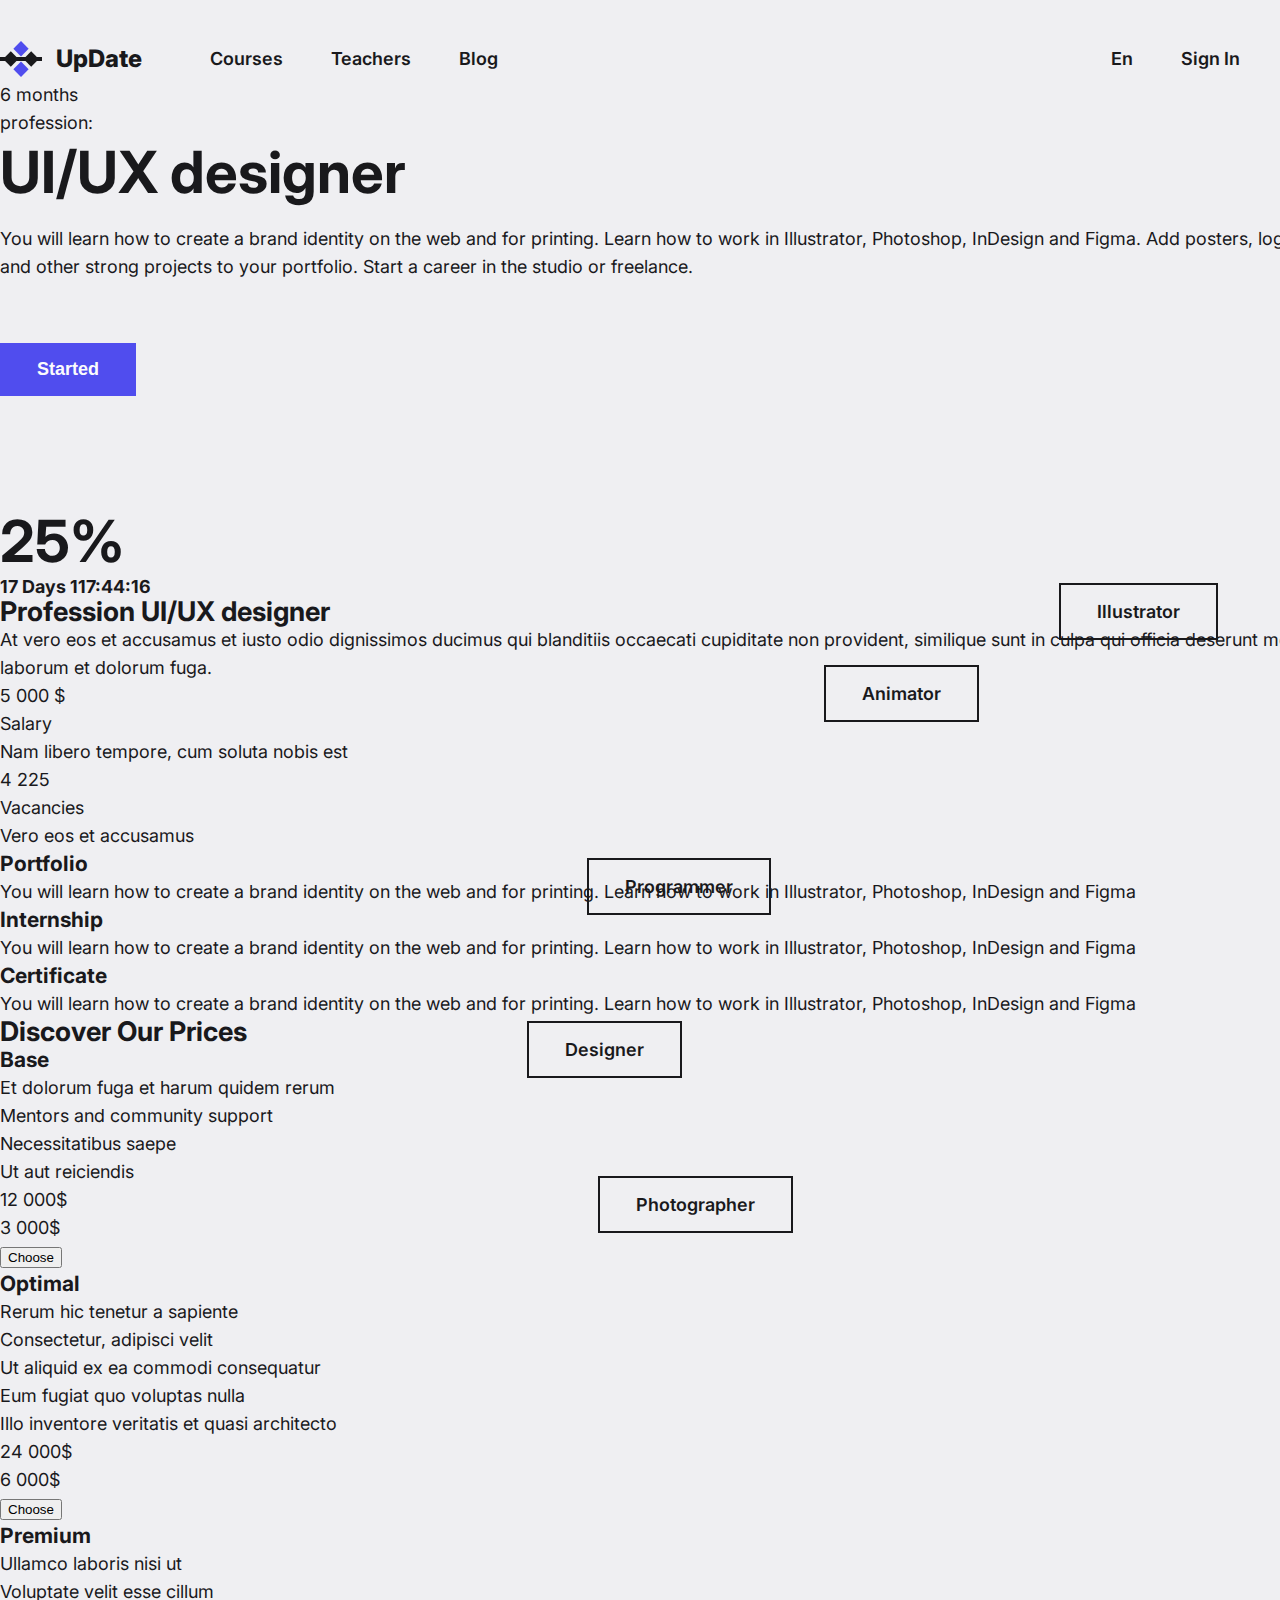
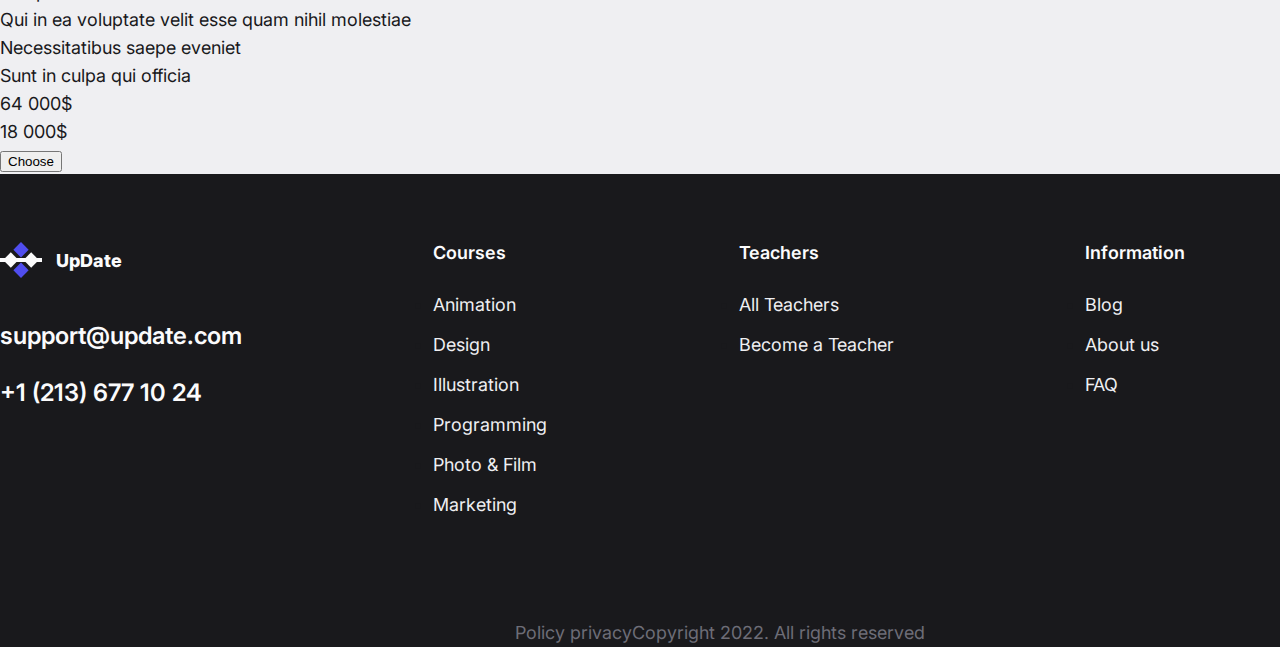
==== courses.html @ d1e9d086 "Updated css to courses page" ====
<!DOCTYPE html>
<html lang="en">
  <head>
    <meta charset="UTF-8" />
    <meta name="viewport" content="width=device-width, initial-scale=1.0" />
    <link rel="preconnect" href="https://fonts.googleapis.com" />
    <link rel="preconnect" href="https://fonts.gstatic.com" crossorigin />
    <link
      href="https://fonts.googleapis.com/css2?family=Inter:wght@400;600;700;800&display=swap"
      rel="stylesheet"
    />
    <link rel="stylesheet" href="./style/all.css" />
    <title>Document</title>
  </head>
  <body>
    <header class="container header">
      <div class="header__box">
        <a class="logo" href="index.html"
          ><img src="./img/logo.svg" alt="logo" />UpDate</a
        >
        <nav class="nav">
          <ul class="nav__list">
            <li><a class="link" href="#">Courses</a></li>
            <li><a class="link" href="#">Teachers</a></li>
            <li><a class="link" href="#">Blog</a></li>
          </ul>
        </nav>
      </div>
      <div class="btn-box">
        <a class="header__link" href="#">En</a>
        <a class="header__link" href="#">Sign In</a>
        <a class="header__btn" href="#">Trial free</a>
      </div>
    </header>

    <main>
      <section class="container offer__container">
        <p class="offer__duration">6 months</p>
        <p>profession:</p>
        <h1 class="offer__title">UI/UX designer</h1>
        <p class="offer__discription">
          You will learn how to create a brand identity on the web and for
          printing. Learn how to work in Illustrator, Photoshop, InDesign and
          Figma. Add posters, logos, merch design and other strong projects to
          your portfolio. Start a career in the studio or freelance.
        </p>
        <button class="button">Started</button>

        <p class="offer__sale">25%</p>
        <p class="offer__time"><time>17 Days 117:44:16</time></p>

        <ul class="offer__list">
          <li class="offer__photographer">
            <a class="offer__item" href="#">Photographer</a>
          </li>
          <li class="offer__designer">
            <a class="offer__item" href="#">Designer</a>
          </li>
          <li class="offer__programmer">
            <a class="offer__item" href="#">Programmer</a>
          </li>
          <li class="offer__animator">
            <a class="offer__item" href="#">Animator</a>
          </li>
          <li class="offer__illustrator">
            <a class="offer__item" href="#">Illustrator</a>
          </li>
          <li class="offer__marketer">
            <a class="offer__item" href="#">Marketer</a>
          </li>
        </ul>
      </section>
      <section class="container profession">
        <div class="profession__text">
          <h2 class="profession__title">Profession UI/UX designer</h2>
          <p class="profession__description">
            At vero eos et accusamus et iusto odio dignissimos ducimus qui
            blanditiis occaecati cupiditate non provident, similique sunt in
            culpa qui officia deserunt mollitia animi, id est laborum et dolorum
            fuga.
          </p>
        </div>
        <div class="profession__counters">
          <div class="profession__counters-item">
            <p class="profession__counters-item">5 000 $</p>
            <p class="profession__counters-description">Salary</p>
            <p class="profession__counters-description">
              Nam libero tempore, cum soluta nobis est
            </p>
          </div>
          <div class="profession__counters-item">
            <p class="profession__counters-item">4 225</p>
            <p class="profession__counters-description">Vacancies</p>
            <p class="profession__counters-description">
              Vero eos et accusamus
            </p>
          </div>
        </div>
      </section>
      <section class="container main-parts">
        <div class="main-parts__cards">
          <article class="main-parts__cards-item">
            <h3 class="main-parts__cards-title">Portfolio</h3>
            <p class="main-parts__cards-text">
              You will learn how to create a brand identity on the web and for
              printing. Learn how to work in Illustrator, Photoshop, InDesign
              and Figma
            </p>
          </article>
          <article class="main-parts__cards-item">
            <h3 class="main-parts__cards-title">Internship</h3>
            <p class="main-parts__cards-text">
              You will learn how to create a brand identity on the web and for
              printing. Learn how to work in Illustrator, Photoshop, InDesign
              and Figma
            </p>
          </article>
          <article class="main-parts__cards-item">
            <h3 class="main-parts__cards-title">Certificate</h3>
            <p class="main-parts__cards-text">
              You will learn how to create a brand identity on the web and for
              printing. Learn how to work in Illustrator, Photoshop, InDesign
              and Figma
            </p>
          </article>
        </div>
      </section>
      <section class="container discover-prices">
        <h2 class="discover-prices__title">Discover Our Prices</h2>
        <div class="discover-prices__cards">
          <article class="discover-prices__cards-item">
            <h3 class="discover-prices__cards-title">Base</h3>
            <ol class="discover-prices__list">
              <li class="discover-prices__items">
                Et dolorum fuga et harum quidem rerum
              </li>
              <li class="discover-prices__items">
                Mentors and community support
              </li>
              <li class="discover-prices__items">Necessitatibus saepe</li>
              <li class="discover-prices__items">Ut aut reiciendis</li>
            </ol>
            <p class="discover-prices__cards-price">12 000$</p>
            <p class="discover-prices__cards-new-price">3 000$</p>
            <button class="discover-prices__button">Choose</button>
          </article>
          <article class="discover-prices__cards-item">
            <h3 class="discover-prices__cards-title">Optimal</h3>
            <ol class="discover-prices__list">
              <li class="discover-prices__items">
                Rerum hic tenetur a sapiente
              </li>
              <li class="discover-prices__items">
                Consectetur, adipisci velit
              </li>
              <li class="discover-prices__items">
                Ut aliquid ex ea commodi consequatur
              </li>
              <li class="discover-prices__items">
                Eum fugiat quo voluptas nulla
              </li>
              <li class="discover-prices__items">
                Illo inventore veritatis et quasi architecto
              </li>
            </ol>
            <p class="discover-prices__cards-price">24 000$</p>
            <p class="discover-prices__cards-new-price">6 000$</p>
            <button class="discover-prices__button">Choose</button>
          </article>
          <article class="discover-prices__cards-item">
            <h3 class="discover-prices__cards-title">Premium</h3>
            <ol class="discover-prices__list">
              <li class="discover-prices__items">Ullamco laboris nisi ut</li>
              <li class="discover-prices__items">
                Voluptate velit esse cillum
              </li>
              <li class="discover-prices__items">
                Qui in ea voluptate velit esse quam nihil molestiae
              </li>
              <li class="discover-prices__items">
                Necessitatibus saepe eveniet
              </li>
              <li class="discover-prices__items">Sunt in culpa qui officia</li>
            </ol>
            <p class="discover-prices__cards-price">64 000$</p>
            <p class="discover-prices__cards-new-price">18 000$</p>
            <button class="discover-prices__button">Choose</button>
          </article>
        </div>
      </section>
    </main>

    <footer class="footer">
      <div class="container footer__holder">
        <div class="footer__wraper">
          <div>
            <a class="logo footer__logo" href="index.html"
              ><img src="./img/logo-footer.svg" alt="logo" />UpDate</a
            >
            <div class="footer-contacts">
              <a href="mailto:support@update.com">support@update.com</a>
              <a href="tel:+12136771024">+1 (213) 677 10 24</a>
            </div>
          </div>
          <div class="sitemap">
            <h6 class="sitemap__title">Courses</h6>
            <ul class="sitemap__list">
              <li><a href="#">Animation</a></li>
              <li><a href="#">Design</a></li>
              <li><a href="#">Illustration</a></li>
              <li><a href="#">Programming</a></li>
              <li><a href="#">Photo & Film</a></li>
              <li><a href="#">Marketing</a></li>
            </ul>
          </div>
          <div class="sitemap">
            <h6 class="sitemap__title">Teachers</h6>
            <ul class="sitemap__list">
              <li><a href="#">All Teachers</a></li>
              <li><a href="#">Become a Teacher</a></li>
            </ul>
          </div>
          <div class="sitemap">
            <h6 class="sitemap__title">Information</h6>
            <ul class="sitemap__list">
              <li><a href="#">Blog</a></li>
              <li><a href="#">About us</a></li>
              <li><a href="#">FAQ</a></li>
            </ul>
          </div>
          <div class="sitemap">
            <h6 class="sitemap__title">En</h6>
            <ul class="sitemap__list">
              <li><a href="#">English</a></li>
              <li><a href="#">French</a></li>
              <li><a href="#">Russian</a></li>
            </ul>
          </div>
        </div>
        <div class="copyright">
          <a href="">Policy privacy</a>
          <p>Copyright 2022. All rights reserved</p>
        </div>
      </div>
    </footer>
  </body>
</html>
---- style/all.css ----
body {
  background-color: #efeff2;
  margin: 0;
  color: #19191c;
  font: 400 18px/28px Inter, sans-serif;
}

h1,
h2,
h3,
h4,
h5,
h6,
p,
ol,
ul,
li {
  margin: 0;
  padding: 0;
}

.container {
  width: 1440px;
  margin: 0 auto;
}

.header {
  display: flex;
  padding: 36px 0 0;
  justify-content: space-between;
}

.header__box {
  display: flex;
  align-items: center;
  gap: 68px;
}

.nav__list {
  display: flex;
  list-style: none;
  gap: 48px;
  padding: 0;
  font-size: 18px;
  font-weight: 600;
  line-height: normal;
}

.link {
  color: #19191c;
  text-decoration: none;
}

.btn-box {
  display: flex;
  gap: 48px;
  align-items: center;
}

.logo {
  font-size: 24px;
  font-weight: 800;
  line-height: normal;
  display: flex;
  align-items: center;
  gap: 14px;
  color: #19191c;
  text-decoration: none;
}

.header__link {
  color: #19191c;
  text-decoration: none;
  font-size: 18px;
  font-weight: 600;
  line-height: normal;
}

.header__btn {
  background: #19191c;
  color: #efeff2;
  font-size: 18px;
  font-weight: 700;
  line-height: normal;
  padding: 12px 37px;
  text-decoration: none;
}

.offer {
  display: flex;
  justify-content: space-between;
  padding: 137px 0 230px;
  background: url(../img/confident-sassy-young-1.png) no-repeat 100% 100%,
    url(../img/rectangle\ -1.png) no-repeat 88% 100%,
    url(../img/ellipse-2.png) no-repeat 100% 50%;
}

.offer__holder {
  width: 648px;
  padding-top: 49px;
  background-image: url(../img/ellipse-1.png);
  background-repeat: no-repeat;
  background-size: 100% 100%;
}

.offer__title {
  font-size: 58px;
  font-weight: 700;
  line-height: normal;
  margin-bottom: 18px;
}

.offer__discription {
  font-size: 18px;
  line-height: 28px;
  margin: 0 0 62px;
}

.offer-link {
  font-weight: 700;
  text-decoration: none;
  color: #584dee;
}

.button {
  background: #504dee;
  padding: 16px 37px;
  border: none;
  color: #fbfbfc;
  font-size: 18px;
  line-height: 22px;
  font-weight: 700;
  line-height: normal;
  margin: 0 0 110px;
}

.offer__sale {
  font-weight: 700;
  font-size: 58px;
  line-height: 70px;
  margin: 0;
}

.offer__time {
  font-size: 18px;
  line-height: 22px;
  font-weight: 700;
  margin: 0;
}

.offer__list {
  list-style: none;
  flex-grow: 1;
  position: relative;
}
.offer__item {
  border: 2px solid #19191c;
  padding: 16px 36px;
  font-weight: 600;
  font-size: 18px;
  line-height: 28px;
  text-decoration: none;
  color: #19191c;
}

.offer__marketer {
  position: absolute;
  top: 96px;
  right: 0px;
}

.offer__illustrator {
  position: absolute;
  top: 0px;
  right: 222px;
}

.offer__animator {
  position: absolute;
  top: 82px;
  right: 461px;
}

.offer__programmer {
  position: absolute;
  top: 275px;
  right: 669px;
}

.offer__designer {
  position: absolute;
  top: 438px;
  right: 758px;
}

.offer__photographer {
  position: absolute;
  top: 593px;
  right: 647px;
}

.learn {
  background: #19191c;
  padding: 168px 0 162px;
  color: #fbfbfc;
}

.learn__container {
  display: flex;
  justify-content: space-between;
  align-items: start;
}

.learn__text {
  width: 588px;
}

.learn__title {
  color: #fbfbfc;
  font-size: 58px;
  font-weight: 700;
  line-height: normal;
  margin-bottom: 28px;
}

.learn__description {
  color: #efeff2;
  font-size: 18px;
  font-weight: 400;
  line-height: 28px;
}

.learn__description-first {
  margin-bottom: 24px;
}

.learn__counters {
  display: flex;
  gap: 86px;
}

.learn__counter {
  width: 178px;
  border-bottom: 1px solid #fbfbfc;
}

.learn__counters-item {
  color: #fbfbfc;
  font-size: 58px;
  font-weight: 700;
  line-height: normal;
}

.learn__counters-description {
  color: #efeff2;
  font-size: 18px;
  font-weight: 400;
  line-height: 28px;
  margin-bottom: 22px;
}

.discover {
  padding: 165px 0 168px;
}

.discover__title {
  color: #19191c;
  font-size: 58px;
  font-weight: 700;
  line-height: normal;
  width: 594px;
  margin-bottom: 45px;
}

.discover__wrapper {
  display: flex;
  justify-content: space-between;
  align-items: center;
  margin-bottom: 45px;
}

.discover__list {
  display: flex;
  list-style: none;
  gap: 48px;
}

.discover__button {
  border: none;
  color: #19191c;
  font-size: 18px;
  font-weight: 400;
  line-height: 28px;
}

.arrow-right {
  display: flex;
  align-items: center;
  gap: 18px;
  text-decoration: none;
  color: #19191c;
  font-size: 18px;
  font-weight: 700;
  line-height: normal;
}

.discover__cards {
  display: flex;
  justify-content: space-between;
}

.discover__cards-item img {
  margin-bottom: 28px;
}

.discover__cards-item h3 {
  color: #19191c;
  font-size: 24px;
  font-weight: 700;
  line-height: 26px;
  margin-bottom: 11px;
}

.discover__cards-item p {
  color: #6d6d77;
  font-size: 18px;
  font-weight: 400;
  line-height: 28px;
}

.find-program {
  background: #deefe4;
}

.find-program__container {
  padding: 168px 0;
  display: flex;
}

.find-program__text {
  width: 50%;
}

.find-program__title {
  font-size: 58px;
  font-weight: 700;
  line-height: normal;
  width: 801px;
  margin-bottom: 28px;
}

.find-program__description {
  color: #19191c;
  font-size: 18px;
  font-weight: 400;
  line-height: 28px;
}

.find-program__form {
  width: 50%;
  display: flex;
  gap: 48px;
  flex-direction: column;
}

.find-program__form input {
  width: 100%;
  border: 0;
  background-color: transparent;
  border-bottom: 1px solid #19191c;
}

.find-program__form input::placeholder {
  color: #19191c;
  font-size: 18px;
  font-weight: 400;
  line-height: 28px;
}

.find-program__button {
  background-color: #19191c;
  color: #fbfbfc;
  font-size: 18px;
  font-weight: 700;
  line-height: normal;
  padding: 16px 36px;
  width: 150px;
}

.footer {
  padding: 68px 0 0;
  background: #19191c;
}

.footer__holder {
  display: flex;
  flex-direction: column;
  gap: 100px;
}

.footer__wraper {
  display: flex;
  justify-content: space-between;
}

.sitemap {
  display: flex;
  flex-direction: column;
  gap: 28px;
}

.sitemap__title {
  color: #fbfbfc;
  font-size: 18px;
  font-weight: 600;
  line-height: normal;
}

.sitemap__list {
  display: flex;
  flex-direction: column;
  gap: 12px;

  font-size: 18px;
  font-weight: 400;
  line-height: 28px;
}

.sitemap__list a {
  color: #efeff2;
  text-decoration: none;
}

.footer__logo {
  color: #fbfbfc;
  font-size: 18px;
  font-weight: 800;
  line-height: normal;
  margin-bottom: 43px;
}

.footer-contacts {
  display: flex;
  flex-direction: column;
  gap: 28px;
}

.footer-contacts a {
  color: #fbfbfc;
  font-size: 24px;
  font-weight: 600;
  line-height: normal;
  text-decoration: none;
}

.copyright {
  display: flex;
  align-items: center;
  justify-content: center;
  color: #6d6d77;
  font-size: 18px;
  font-weight: 400;
  line-height: 28px;
}

.copyright a {
  color: #6d6d77;
  text-decoration: none;
}
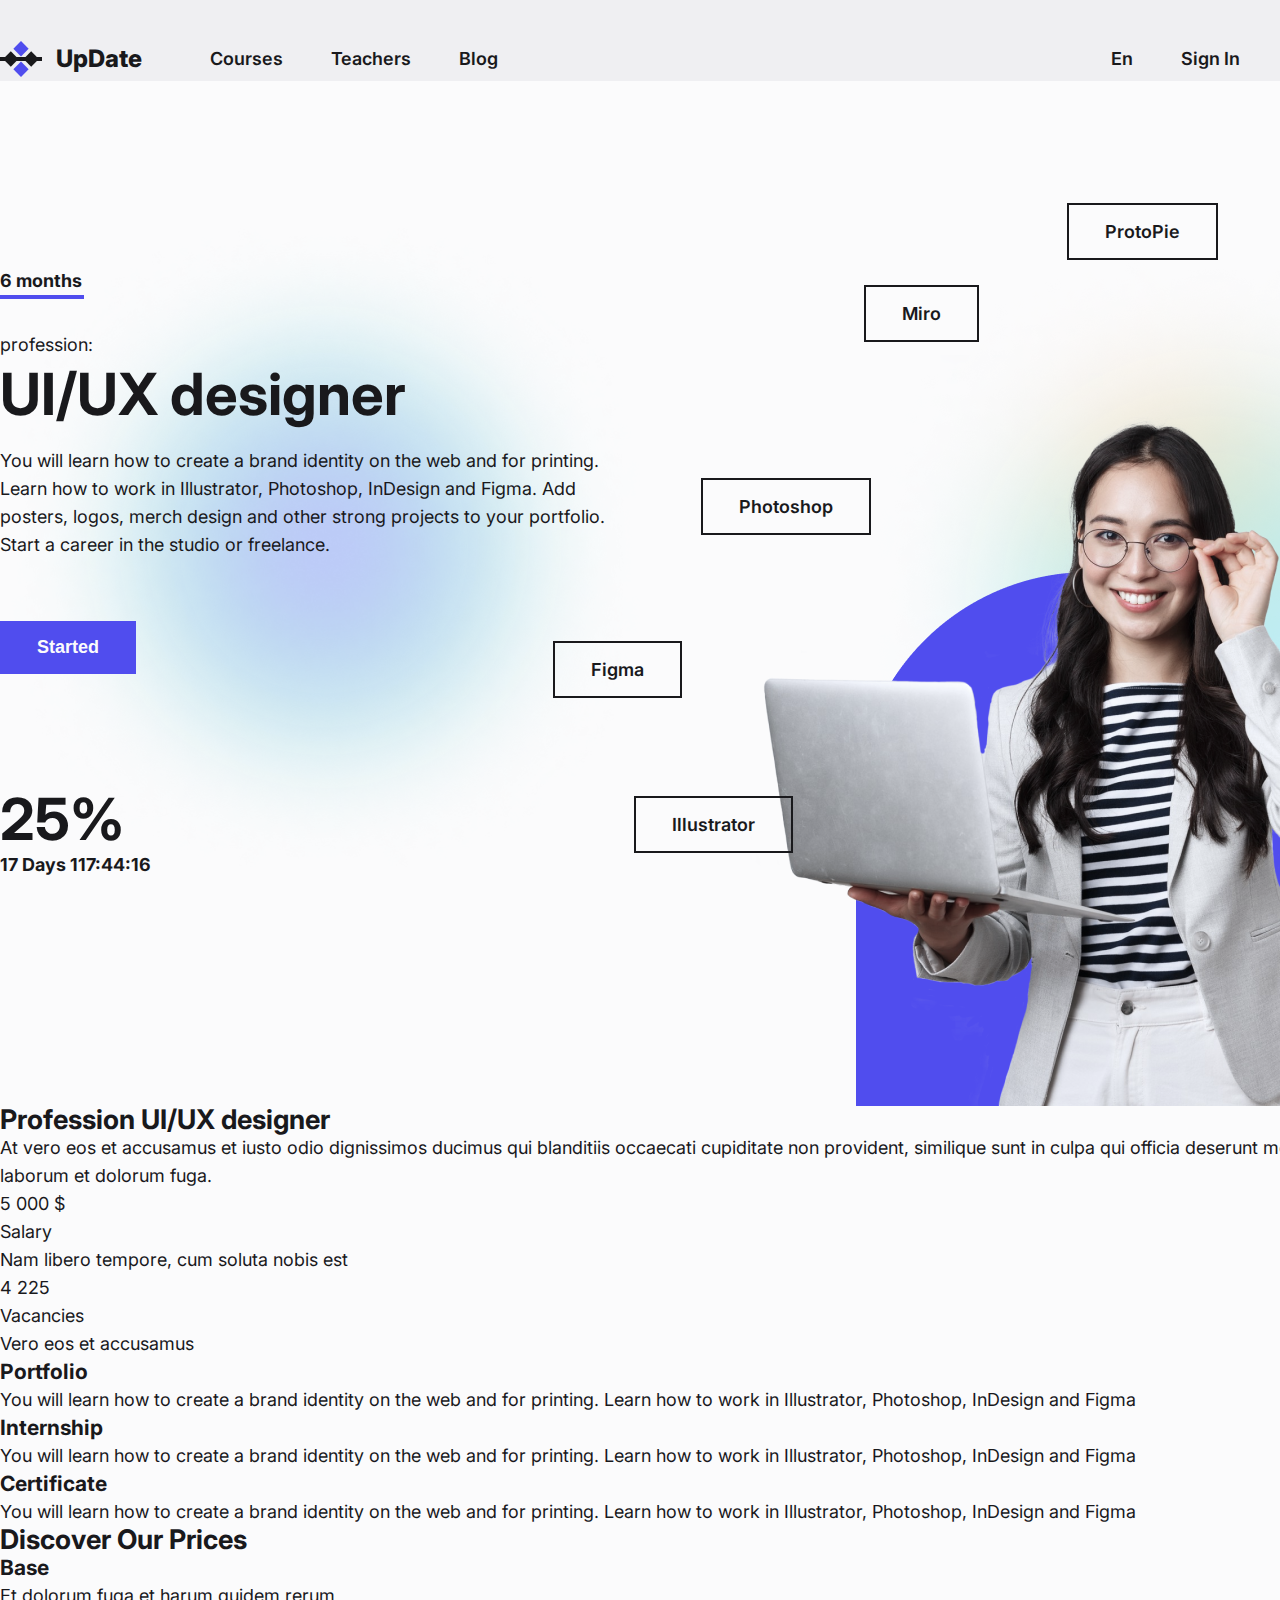
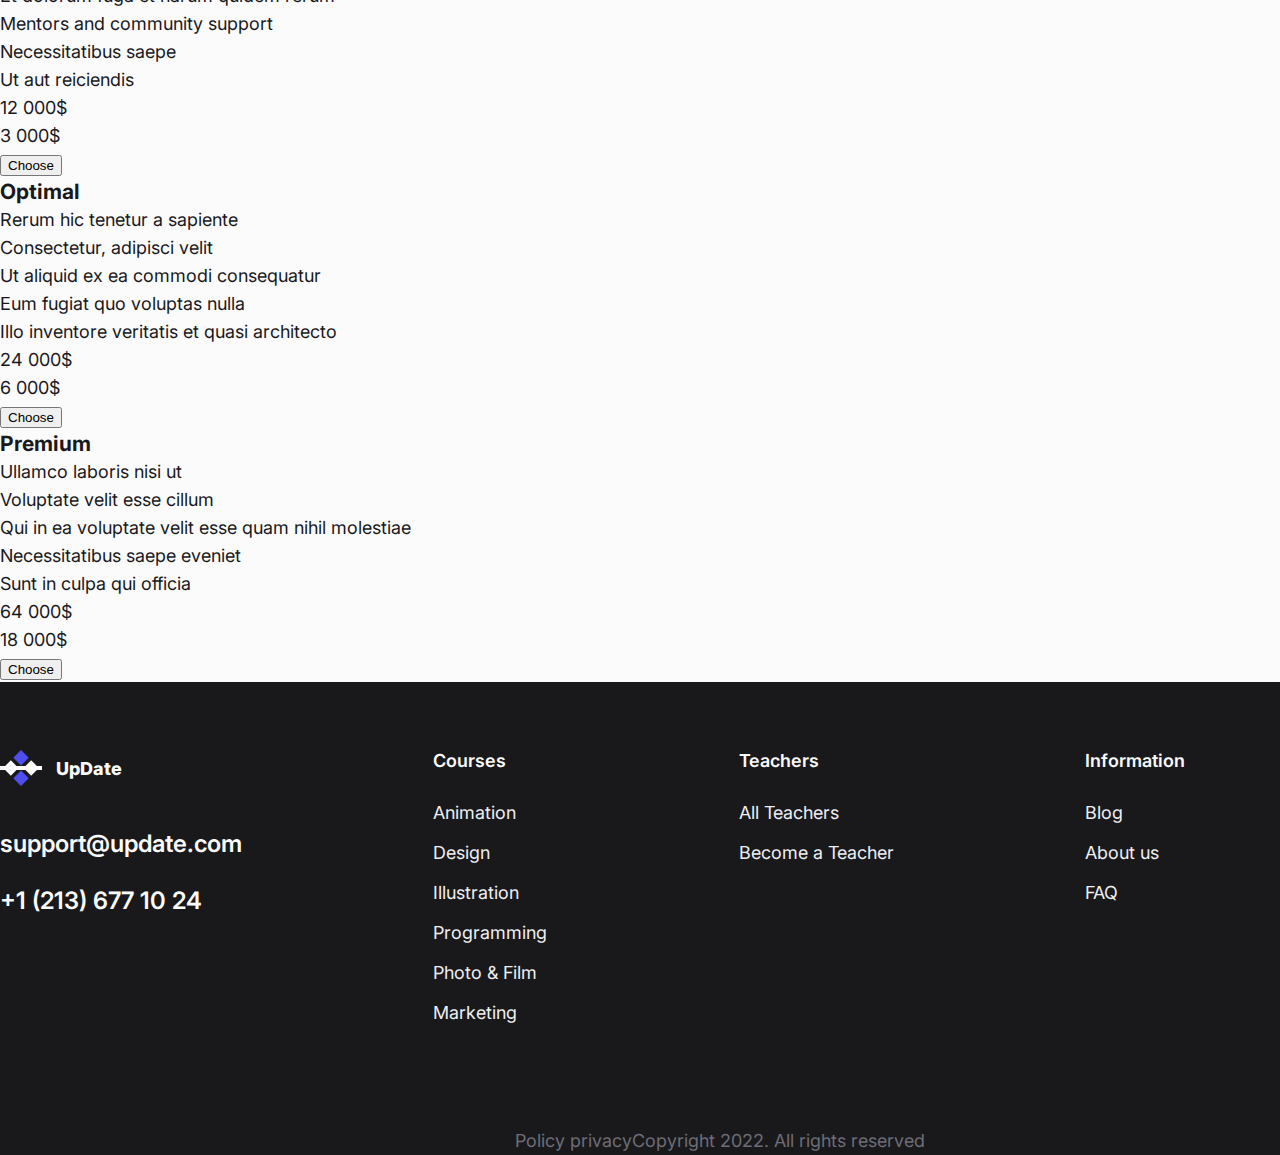
==== commit 03567477: "Updated header" ====
--- a/courses.html
+++ b/courses.html
@@ -13,60 +13,64 @@
     <title>Document</title>
   </head>
   <body>
-    <header class="container header">
-      <div class="header__box">
-        <a class="logo" href="index.html"
-          ><img src="./img/logo.svg" alt="logo" />UpDate</a
-        >
-        <nav class="nav">
-          <ul class="nav__list">
-            <li><a class="link" href="#">Courses</a></li>
-            <li><a class="link" href="#">Teachers</a></li>
-            <li><a class="link" href="#">Blog</a></li>
-          </ul>
-        </nav>
-      </div>
-      <div class="btn-box">
-        <a class="header__link" href="#">En</a>
-        <a class="header__link" href="#">Sign In</a>
-        <a class="header__btn" href="#">Trial free</a>
+    <header class="header">
+      <div class="container header__container">
+        <div class="header__box">
+          <a class="logo" href="index.html"
+            ><img src="./img/logo.svg" alt="logo" />UpDate</a
+          >
+          <nav class="nav">
+            <ul class="nav__list">
+              <li><a class="link" href="#">Courses</a></li>
+              <li><a class="link" href="#">Teachers</a></li>
+              <li><a class="link" href="#">Blog</a></li>
+            </ul>
+          </nav>
+        </div>
+        <div class="btn-box">
+          <a class="header__link" href="#">En</a>
+          <a class="header__link" href="#">Sign In</a>
+          <a class="header__btn" href="#">Trial free</a>
+        </div>
       </div>
     </header>
 
     <main>
       <section class="container offer__container">
-        <p class="offer__duration">6 months</p>
-        <p>profession:</p>
-        <h1 class="offer__title">UI/UX designer</h1>
-        <p class="offer__discription">
-          You will learn how to create a brand identity on the web and for
-          printing. Learn how to work in Illustrator, Photoshop, InDesign and
-          Figma. Add posters, logos, merch design and other strong projects to
-          your portfolio. Start a career in the studio or freelance.
-        </p>
-        <button class="button">Started</button>
-
-        <p class="offer__sale">25%</p>
-        <p class="offer__time"><time>17 Days 117:44:16</time></p>
+        <div class="offer__holder">
+          <p class="offer__duration">6 months</p>
+          <p>profession:</p>
+          <h1 class="offer__title">UI/UX designer</h1>
+          <p class="offer__discription offer__discription-long">
+            You will learn how to create a brand identity on the web and for
+            printing. Learn how to work in Illustrator, Photoshop, InDesign and
+            Figma. Add posters, logos, merch design and other strong projects to
+            your portfolio. Start a career in the studio or freelance.
+          </p>
+          <button class="button">Started</button>
+
+          <p class="offer__sale">25%</p>
+          <p class="offer__time"><time>17 Days 117:44:16</time></p>
+        </div>
 
         <ul class="offer__list">
           <li class="offer__photographer">
-            <a class="offer__item" href="#">Photographer</a>
+            <a class="offer__item" href="#">Illustrator</a>
           </li>
           <li class="offer__designer">
-            <a class="offer__item" href="#">Designer</a>
-          </li>
-          <li class="offer__programmer">
-            <a class="offer__item" href="#">Programmer</a>
+            <a class="offer__item" href="#">Figma</a>
+          </li>
+          <li class="offer__photoshop">
+            <a class="offer__item" href="#">Photoshop</a>
           </li>
           <li class="offer__animator">
-            <a class="offer__item" href="#">Animator</a>
+            <a class="offer__item" href="#">Miro</a>
           </li>
           <li class="offer__illustrator">
-            <a class="offer__item" href="#">Illustrator</a>
+            <a class="offer__item" href="#">ProtoPie</a>
           </li>
           <li class="offer__marketer">
-            <a class="offer__item" href="#">Marketer</a>
+            <a class="offer__item" href="#">InVision</a>
           </li>
         </ul>
       </section>
--- a/style/all.css
+++ b/style/all.css
@@ -1,5 +1,5 @@
 body {
-  background-color: #efeff2;
+  background-color: #fbfbfc;
   margin: 0;
   color: #19191c;
   font: 400 18px/28px Inter, sans-serif;
@@ -25,6 +25,10 @@
 }
 
 .header {
+  background-color: #efeff2;
+}
+
+.header__container {
   display: flex;
   padding: 36px 0 0;
   justify-content: space-between;
@@ -467,3 +471,32 @@
   color: #6d6d77;
   text-decoration: none;
 }
+
+/* couses page */
+
+.offer__container {
+  display: flex;
+  justify-content: space-between;
+  padding: 137px 0 230px;
+  background: url(../img/business-finance-employment-female-1.png) no-repeat
+      122% 100%,
+    url(../img/rectangle\ -1.png) no-repeat 88% 100%,
+    url(../img/ellipse-2.png) no-repeat 100% 50%;
+}
+
+.offer__discription-long {
+  width: 648px;
+}
+
+.offer__photoshop {
+  position: absolute;
+  top: 275px;
+  right: 569px;
+}
+
+.offer__duration {
+  font-weight: 700;
+  width: 84px;
+  border-bottom: 4px solid #504dee;
+  margin-bottom: 32px;
+}
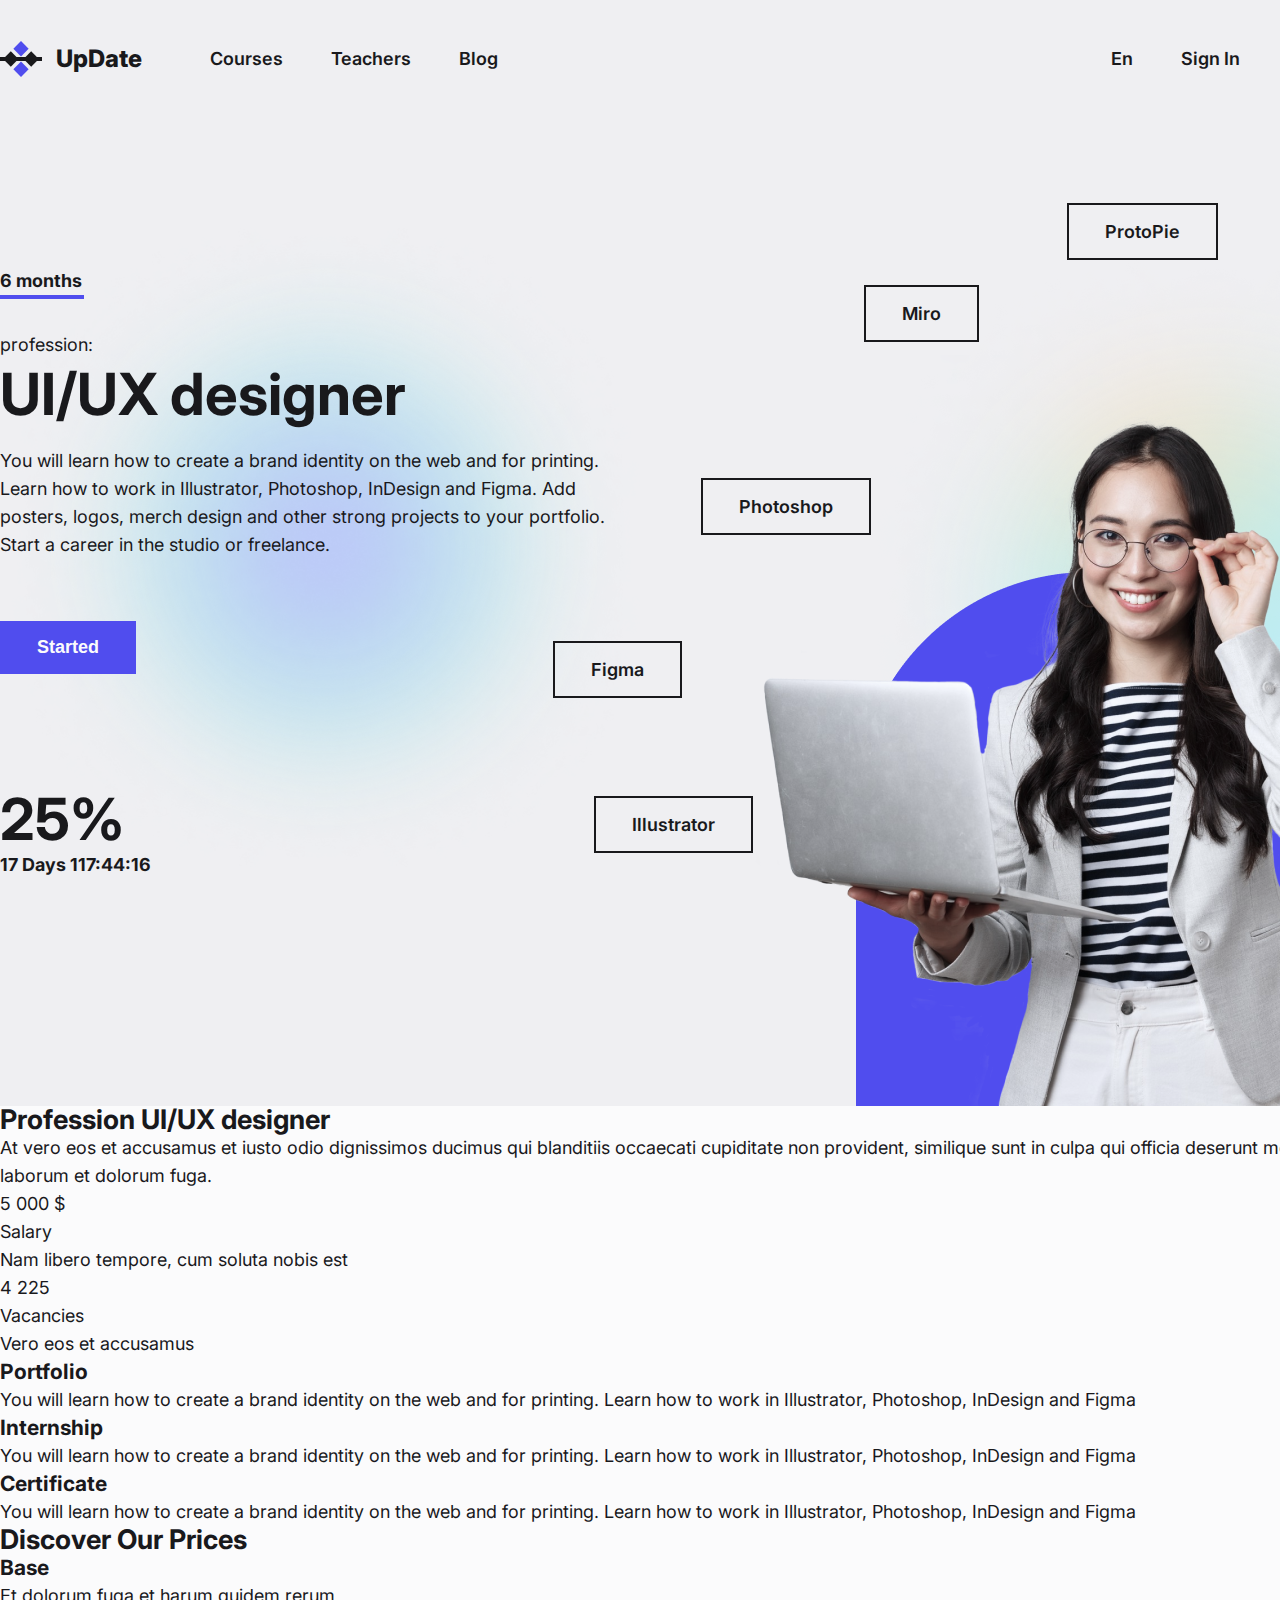
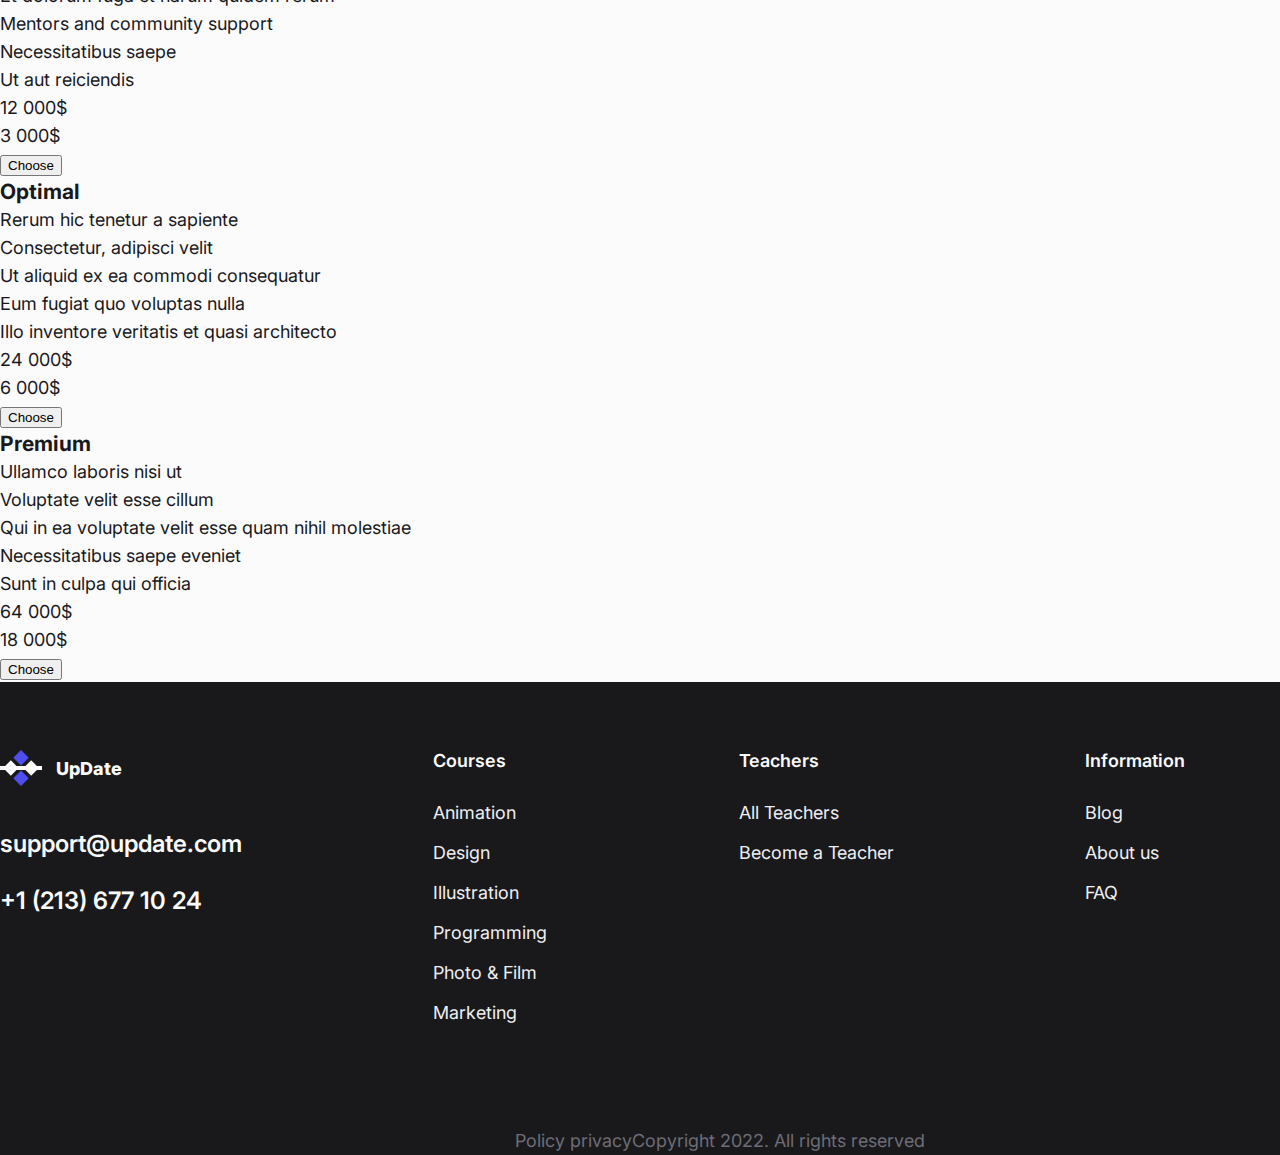
==== commit 8f54a56c: "Updated hero section" ====
--- a/courses.html
+++ b/courses.html
@@ -36,44 +36,48 @@
     </header>
 
     <main>
-      <section class="container offer__container">
-        <div class="offer__holder">
-          <p class="offer__duration">6 months</p>
-          <p>profession:</p>
-          <h1 class="offer__title">UI/UX designer</h1>
-          <p class="offer__discription offer__discription-long">
-            You will learn how to create a brand identity on the web and for
-            printing. Learn how to work in Illustrator, Photoshop, InDesign and
-            Figma. Add posters, logos, merch design and other strong projects to
-            your portfolio. Start a career in the studio or freelance.
-          </p>
-          <button class="button">Started</button>
-
-          <p class="offer__sale">25%</p>
-          <p class="offer__time"><time>17 Days 117:44:16</time></p>
-        </div>
-
-        <ul class="offer__list">
-          <li class="offer__photographer">
-            <a class="offer__item" href="#">Illustrator</a>
-          </li>
-          <li class="offer__designer">
-            <a class="offer__item" href="#">Figma</a>
-          </li>
-          <li class="offer__photoshop">
-            <a class="offer__item" href="#">Photoshop</a>
-          </li>
-          <li class="offer__animator">
-            <a class="offer__item" href="#">Miro</a>
-          </li>
-          <li class="offer__illustrator">
-            <a class="offer__item" href="#">ProtoPie</a>
-          </li>
-          <li class="offer__marketer">
-            <a class="offer__item" href="#">InVision</a>
-          </li>
-        </ul>
-      </section>
+      <section class="offer">
+        <div class="container offer__container">
+          <div class="offer__holder">
+            <p class="offer__duration">6 months</p>
+            <p>profession:</p>
+            <h1 class="offer__title">UI/UX designer</h1>
+            <p class="offer__discription offer__discription-long">
+              You will learn how to create a brand identity on the web and for
+              printing. Learn how to work in Illustrator, Photoshop, InDesign
+              and Figma. Add posters, logos, merch design and other strong
+              projects to your portfolio. Start a career in the studio or
+              freelance.
+            </p>
+            <button class="button">Started</button>
+
+            <p class="offer__sale">25%</p>
+            <p class="offer__time"><time>17 Days 117:44:16</time></p>
+          </div>
+
+          <ul class="offer__list">
+            <li class="offer__p-illustrator">
+              <a class="offer__item" href="#">Illustrator</a>
+            </li>
+            <li class="offer__designer">
+              <a class="offer__item" href="#">Figma</a>
+            </li>
+            <li class="offer__photoshop">
+              <a class="offer__item" href="#">Photoshop</a>
+            </li>
+            <li class="offer__animator">
+              <a class="offer__item" href="#">Miro</a>
+            </li>
+            <li class="offer__illustrator">
+              <a class="offer__item" href="#">ProtoPie</a>
+            </li>
+            <li class="offer__marketer">
+              <a class="offer__item" href="#">InVision</a>
+            </li>
+          </ul>
+        </div>
+      </section>
+
       <section class="container profession">
         <div class="profession__text">
           <h2 class="profession__title">Profession UI/UX designer</h2>
--- a/style/all.css
+++ b/style/all.css
@@ -91,6 +91,10 @@
 }
 
 .offer {
+  background-color: #efeff2;
+}
+
+.offer__contain {
   display: flex;
   justify-content: space-between;
   padding: 137px 0 230px;
@@ -494,6 +498,12 @@
   right: 569px;
 }
 
+.offer__p-illustrator {
+  position: absolute;
+  top: 593px;
+  right: 687px;
+}
+
 .offer__duration {
   font-weight: 700;
   width: 84px;
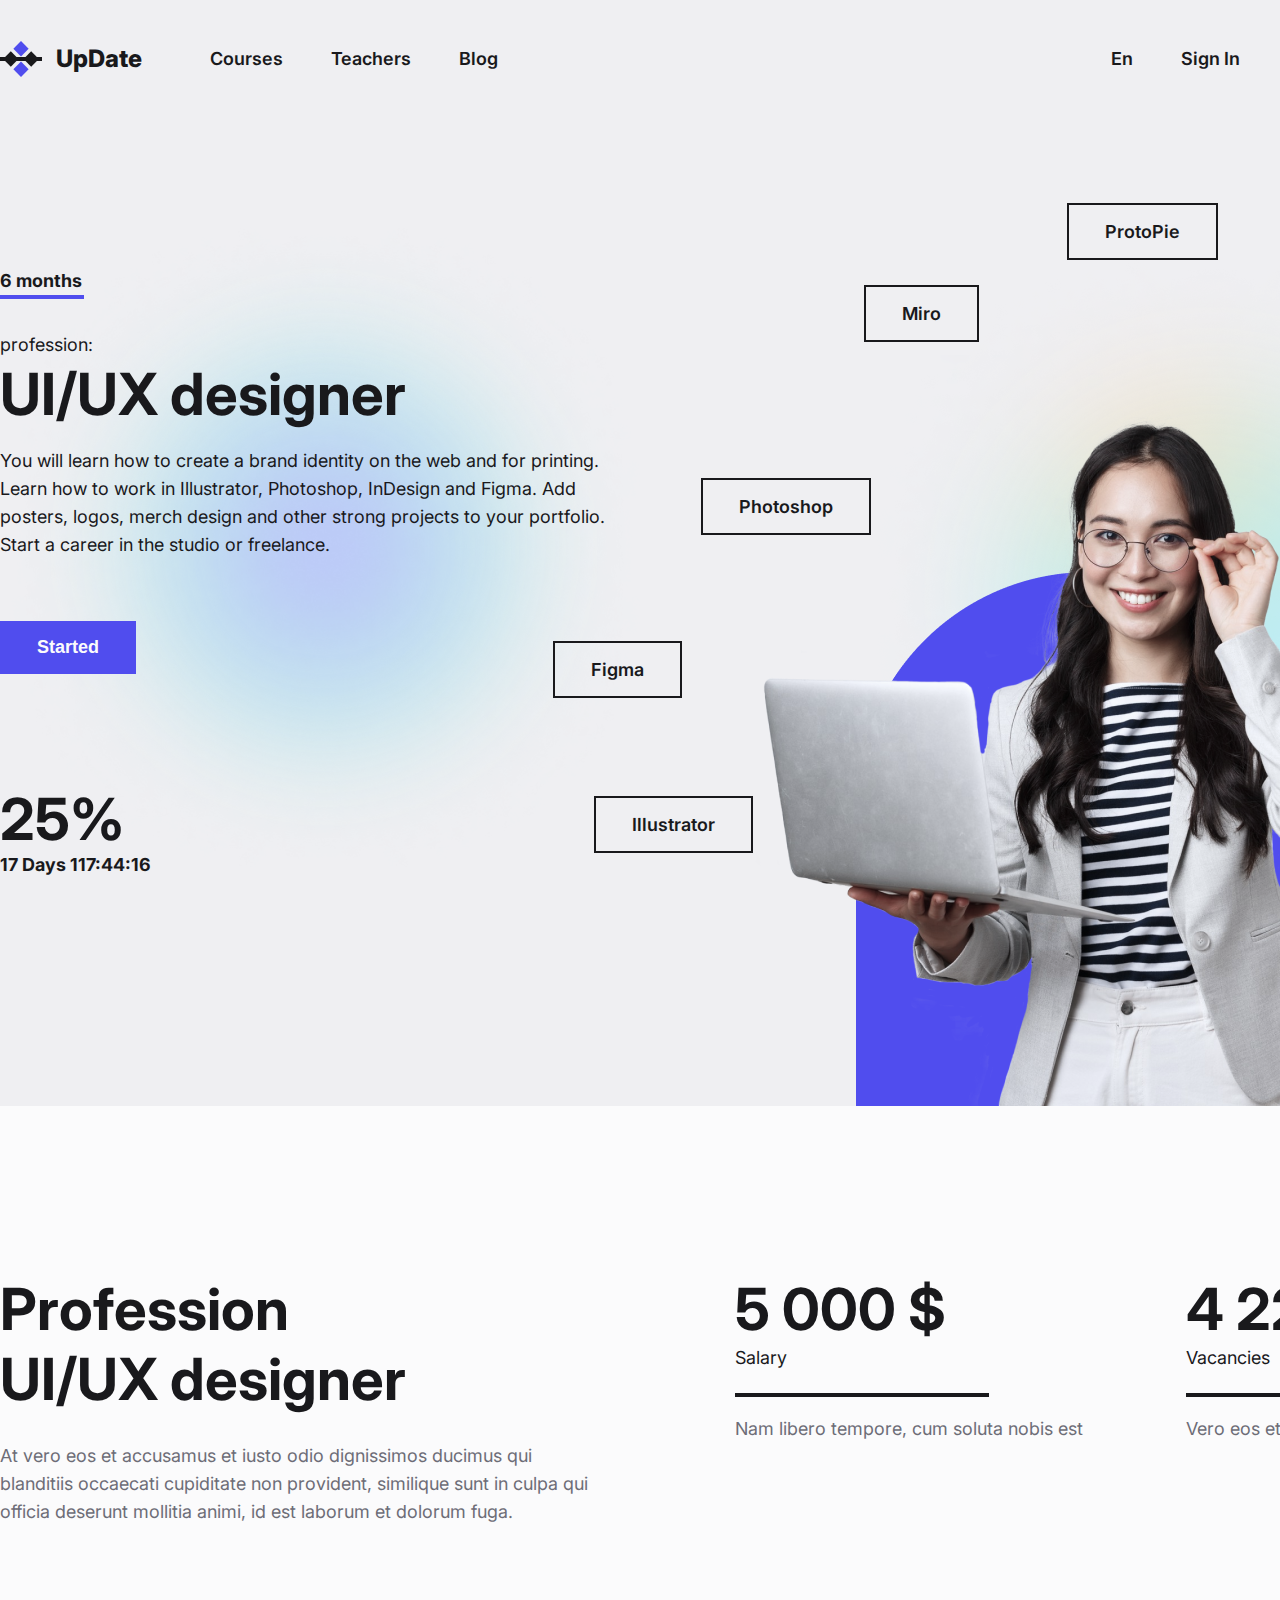
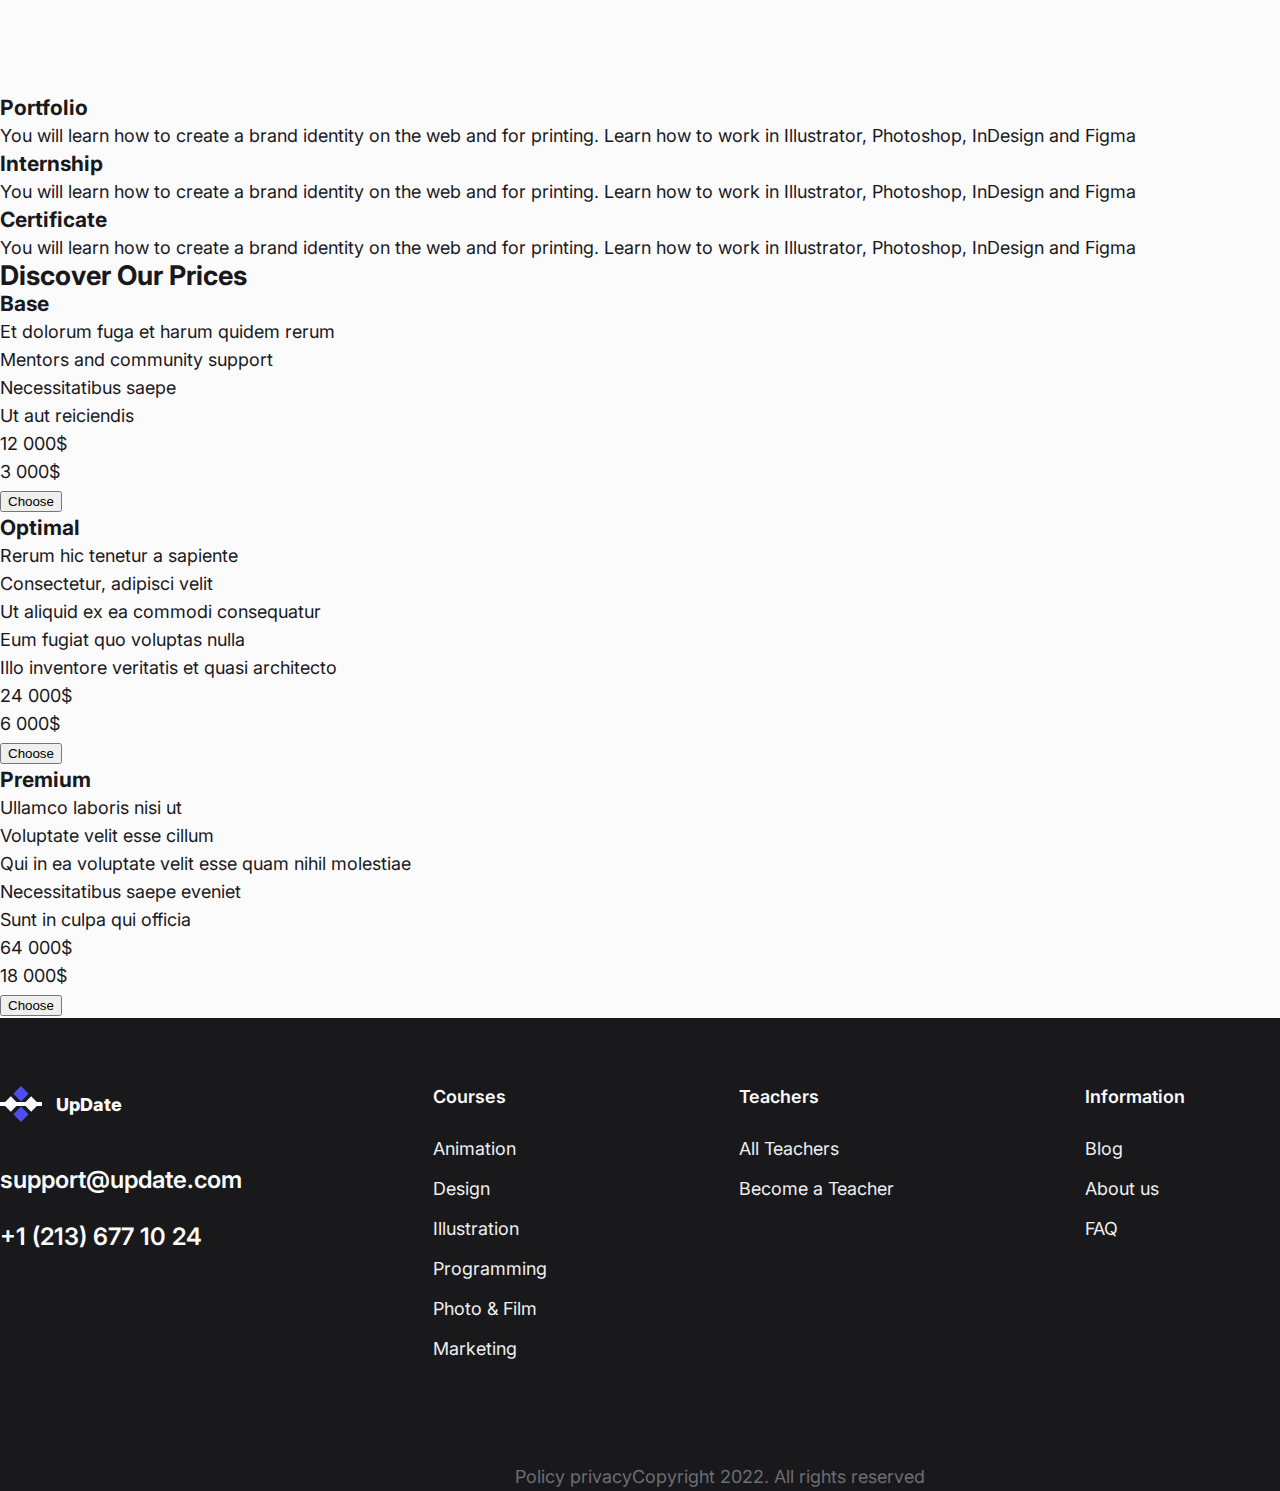
==== commit 836b196b: "Added styles to profession section" ====
--- a/courses.html
+++ b/courses.html
@@ -80,7 +80,10 @@
 
       <section class="container profession">
         <div class="profession__text">
-          <h2 class="profession__title">Profession UI/UX designer</h2>
+          <h2 class="profession__title">
+            Profession<br />
+            UI/UX designer
+          </h2>
           <p class="profession__description">
             At vero eos et accusamus et iusto odio dignissimos ducimus qui
             blanditiis occaecati cupiditate non provident, similique sunt in
@@ -90,16 +93,16 @@
         </div>
         <div class="profession__counters">
           <div class="profession__counters-item">
-            <p class="profession__counters-item">5 000 $</p>
+            <p class="profession__counters-number">5 000 $</p>
             <p class="profession__counters-description">Salary</p>
-            <p class="profession__counters-description">
+            <p class="profession__counters-description-2">
               Nam libero tempore, cum soluta nobis est
             </p>
           </div>
           <div class="profession__counters-item">
-            <p class="profession__counters-item">4 225</p>
+            <p class="profession__counters-number">4 225</p>
             <p class="profession__counters-description">Vacancies</p>
-            <p class="profession__counters-description">
+            <p class="profession__counters-description-2">
               Vero eos et accusamus
             </p>
           </div>
--- a/style/all.css
+++ b/style/all.css
@@ -510,3 +510,50 @@
   border-bottom: 4px solid #504dee;
   margin-bottom: 32px;
 }
+
+.profession {
+  padding: 168px 0;
+  display: flex;
+  justify-content: space-between;
+  align-items: start;
+}
+
+.profession__text {
+  width: 588px;
+}
+
+.profession__title {
+  font-size: 58px;
+  font-weight: 700;
+  line-height: normal;
+  margin-bottom: 28px;
+}
+
+.profession__description {
+  color: #6d6d77;
+}
+
+.profession__counters {
+  display: flex;
+  gap: 103px;
+}
+
+.profession__counters-number {
+  font-size: 58px;
+  font-weight: 700;
+  line-height: normal;
+}
+
+.profession__counters-description {
+  font-size: 18px;
+  font-weight: 400;
+  line-height: 28px;
+  padding-bottom: 21px;
+  margin-bottom: 18px;
+  width: 254px;
+  border-bottom: 4px solid #19191c;
+}
+
+.profession__counters-description-2 {
+  color: #6d6d77;
+}
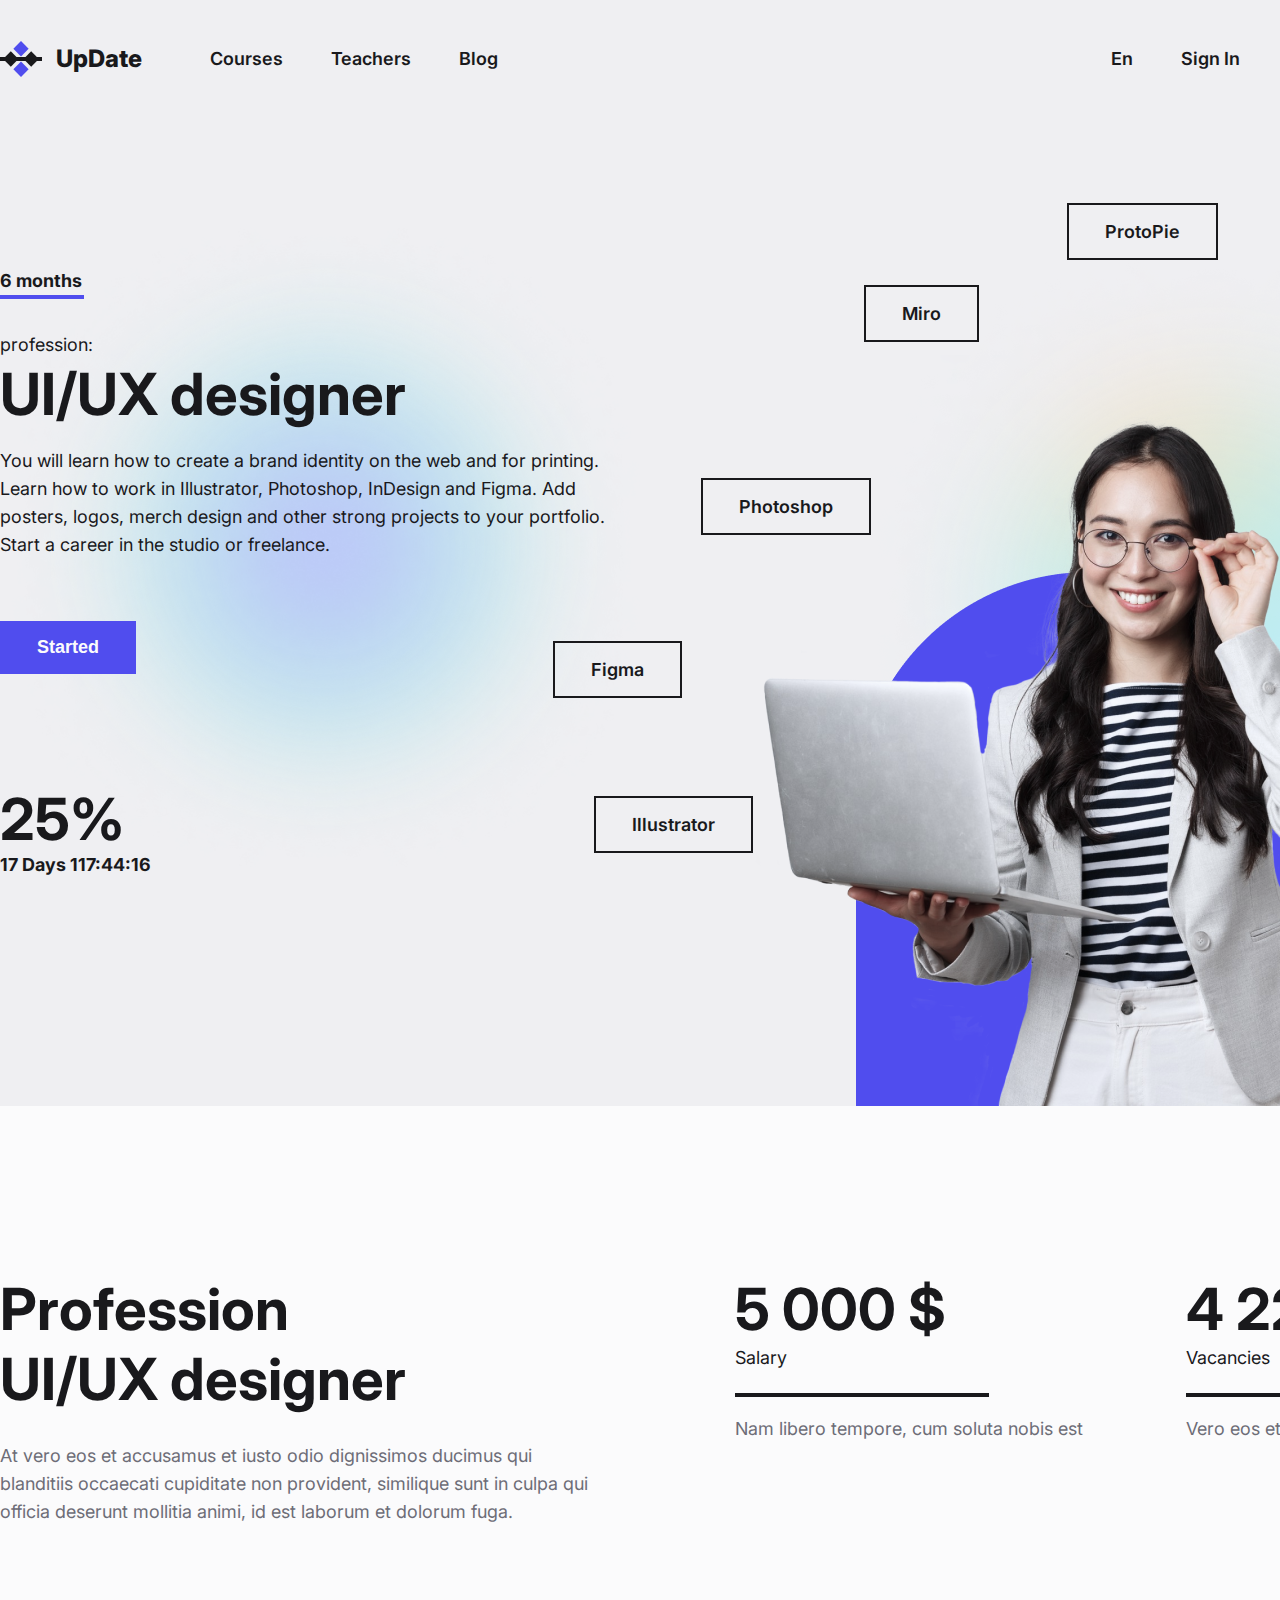
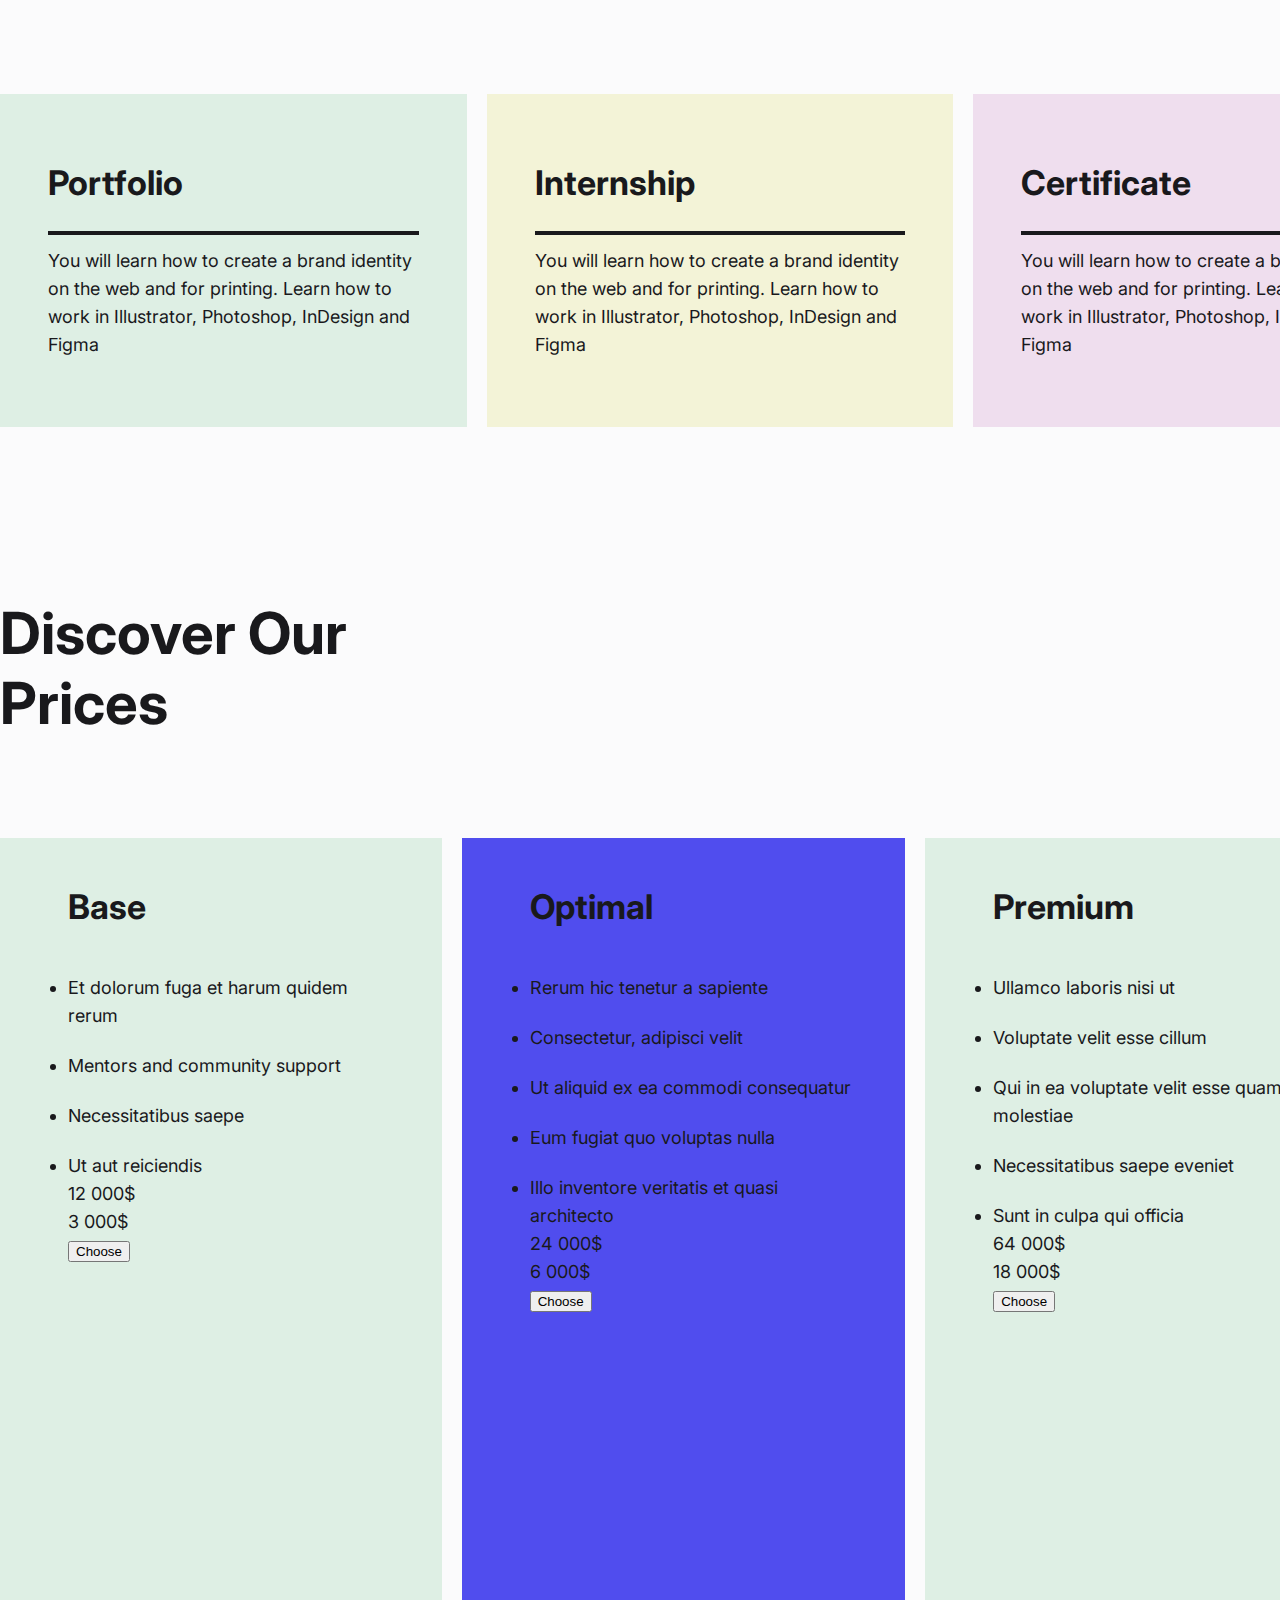
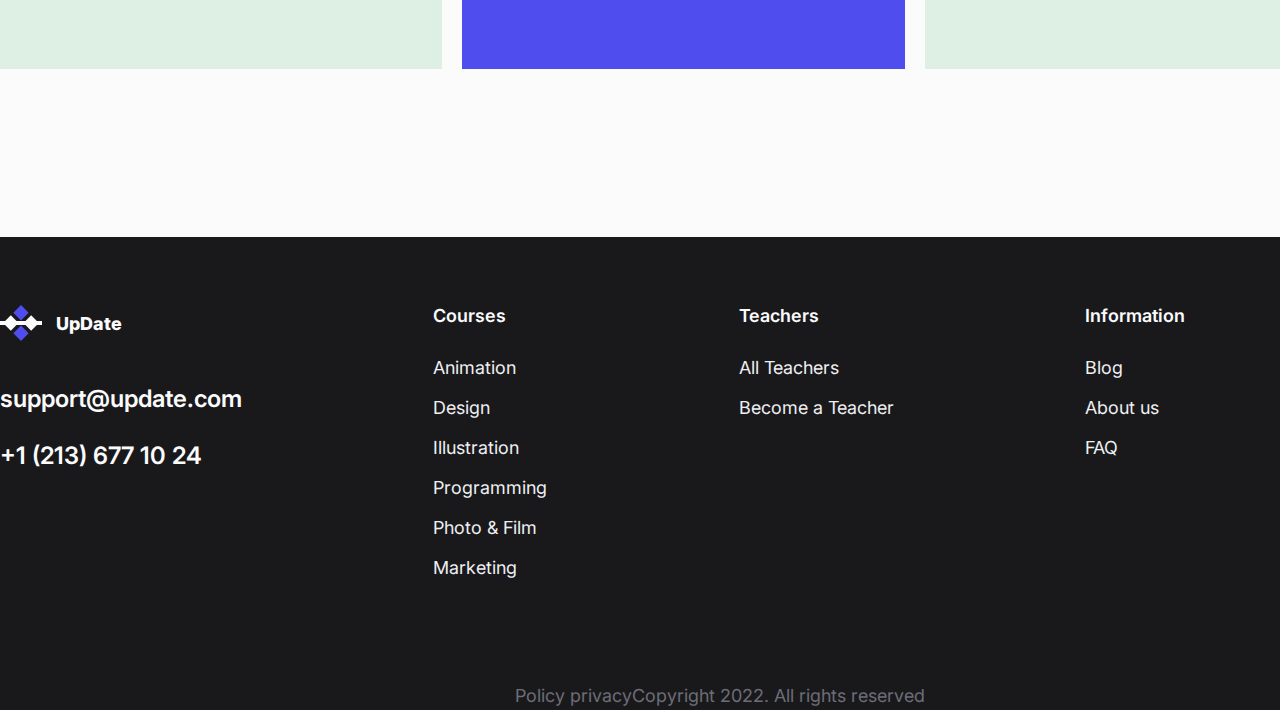
==== commit 5a32d826: "Added main-parts styles" ====
--- a/courses.html
+++ b/courses.html
@@ -108,9 +108,10 @@
           </div>
         </div>
       </section>
+
       <section class="container main-parts">
         <div class="main-parts__cards">
-          <article class="main-parts__cards-item">
+          <article class="main-parts__cards-item main-parts__cards-item-1">
             <h3 class="main-parts__cards-title">Portfolio</h3>
             <p class="main-parts__cards-text">
               You will learn how to create a brand identity on the web and for
@@ -118,7 +119,7 @@
               and Figma
             </p>
           </article>
-          <article class="main-parts__cards-item">
+          <article class="main-parts__cards-item main-parts__cards-item-2">
             <h3 class="main-parts__cards-title">Internship</h3>
             <p class="main-parts__cards-text">
               You will learn how to create a brand identity on the web and for
@@ -126,7 +127,7 @@
               and Figma
             </p>
           </article>
-          <article class="main-parts__cards-item">
+          <article class="main-parts__cards-item main-parts__cards-item-3">
             <h3 class="main-parts__cards-title">Certificate</h3>
             <p class="main-parts__cards-text">
               You will learn how to create a brand identity on the web and for
@@ -136,12 +137,16 @@
           </article>
         </div>
       </section>
+
       <section class="container discover-prices">
-        <h2 class="discover-prices__title">Discover Our Prices</h2>
+        <h2 class="discover-prices__title">
+          Discover Our<br />
+          Prices
+        </h2>
         <div class="discover-prices__cards">
           <article class="discover-prices__cards-item">
             <h3 class="discover-prices__cards-title">Base</h3>
-            <ol class="discover-prices__list">
+            <ul class="discover-prices__list">
               <li class="discover-prices__items">
                 Et dolorum fuga et harum quidem rerum
               </li>
@@ -150,14 +155,14 @@
               </li>
               <li class="discover-prices__items">Necessitatibus saepe</li>
               <li class="discover-prices__items">Ut aut reiciendis</li>
-            </ol>
+            </ul>
             <p class="discover-prices__cards-price">12 000$</p>
             <p class="discover-prices__cards-new-price">3 000$</p>
             <button class="discover-prices__button">Choose</button>
           </article>
-          <article class="discover-prices__cards-item">
+          <article class="discover-prices__cards-item accent">
             <h3 class="discover-prices__cards-title">Optimal</h3>
-            <ol class="discover-prices__list">
+            <ul class="discover-prices__list">
               <li class="discover-prices__items">
                 Rerum hic tenetur a sapiente
               </li>
@@ -173,14 +178,14 @@
               <li class="discover-prices__items">
                 Illo inventore veritatis et quasi architecto
               </li>
-            </ol>
+            </ul>
             <p class="discover-prices__cards-price">24 000$</p>
             <p class="discover-prices__cards-new-price">6 000$</p>
             <button class="discover-prices__button">Choose</button>
           </article>
           <article class="discover-prices__cards-item">
             <h3 class="discover-prices__cards-title">Premium</h3>
-            <ol class="discover-prices__list">
+            <ul class="discover-prices__list">
               <li class="discover-prices__items">Ullamco laboris nisi ut</li>
               <li class="discover-prices__items">
                 Voluptate velit esse cillum
@@ -192,7 +197,7 @@
                 Necessitatibus saepe eveniet
               </li>
               <li class="discover-prices__items">Sunt in culpa qui officia</li>
-            </ol>
+            </ul>
             <p class="discover-prices__cards-price">64 000$</p>
             <p class="discover-prices__cards-new-price">18 000$</p>
             <button class="discover-prices__button">Choose</button>
--- a/style/all.css
+++ b/style/all.css
@@ -557,3 +557,73 @@
 .profession__counters-description-2 {
   color: #6d6d77;
 }
+
+.main-parts__cards {
+  display: flex;
+  gap: 20px;
+}
+
+.main-parts__cards-item {
+  padding: 68px 48px;
+}
+
+.main-parts__cards-title {
+  font-size: 34px;
+  font-weight: 700;
+  line-height: normal;
+  padding-bottom: 28px;
+  margin-bottom: 12px;
+  border-bottom: 4px solid #19191c;
+}
+
+.main-parts__cards-item-1 {
+  background: #deefe4;
+}
+
+.main-parts__cards-item-2 {
+  background: #f3f3d7;
+}
+
+.main-parts__cards-item-3 {
+  background: #efdeee;
+}
+
+.discover-prices {
+  padding: 171px 0 168px;
+}
+
+.discover-prices__title {
+  font-size: 58px;
+  font-weight: 700;
+  line-height: normal;
+  margin-bottom: 100px;
+}
+
+.discover-prices__cards {
+  display: flex;
+  gap: 20px;
+  justify-content: center;
+}
+
+.discover-prices__cards-item {
+  padding: 48px 51px 51px 68px;
+  background: #deefe4;
+  height: 732px;
+}
+
+.discover-prices__cards-title {
+  font-size: 34px;
+  font-weight: 700;
+  line-height: normal;
+  margin-bottom: 47px;
+}
+
+.discover-prices__cards-item.accent {
+  background: #504dee;
+}
+
+.discover-prices__list {
+  display: flex;
+  flex-direction: column;
+  gap: 22px;
+}
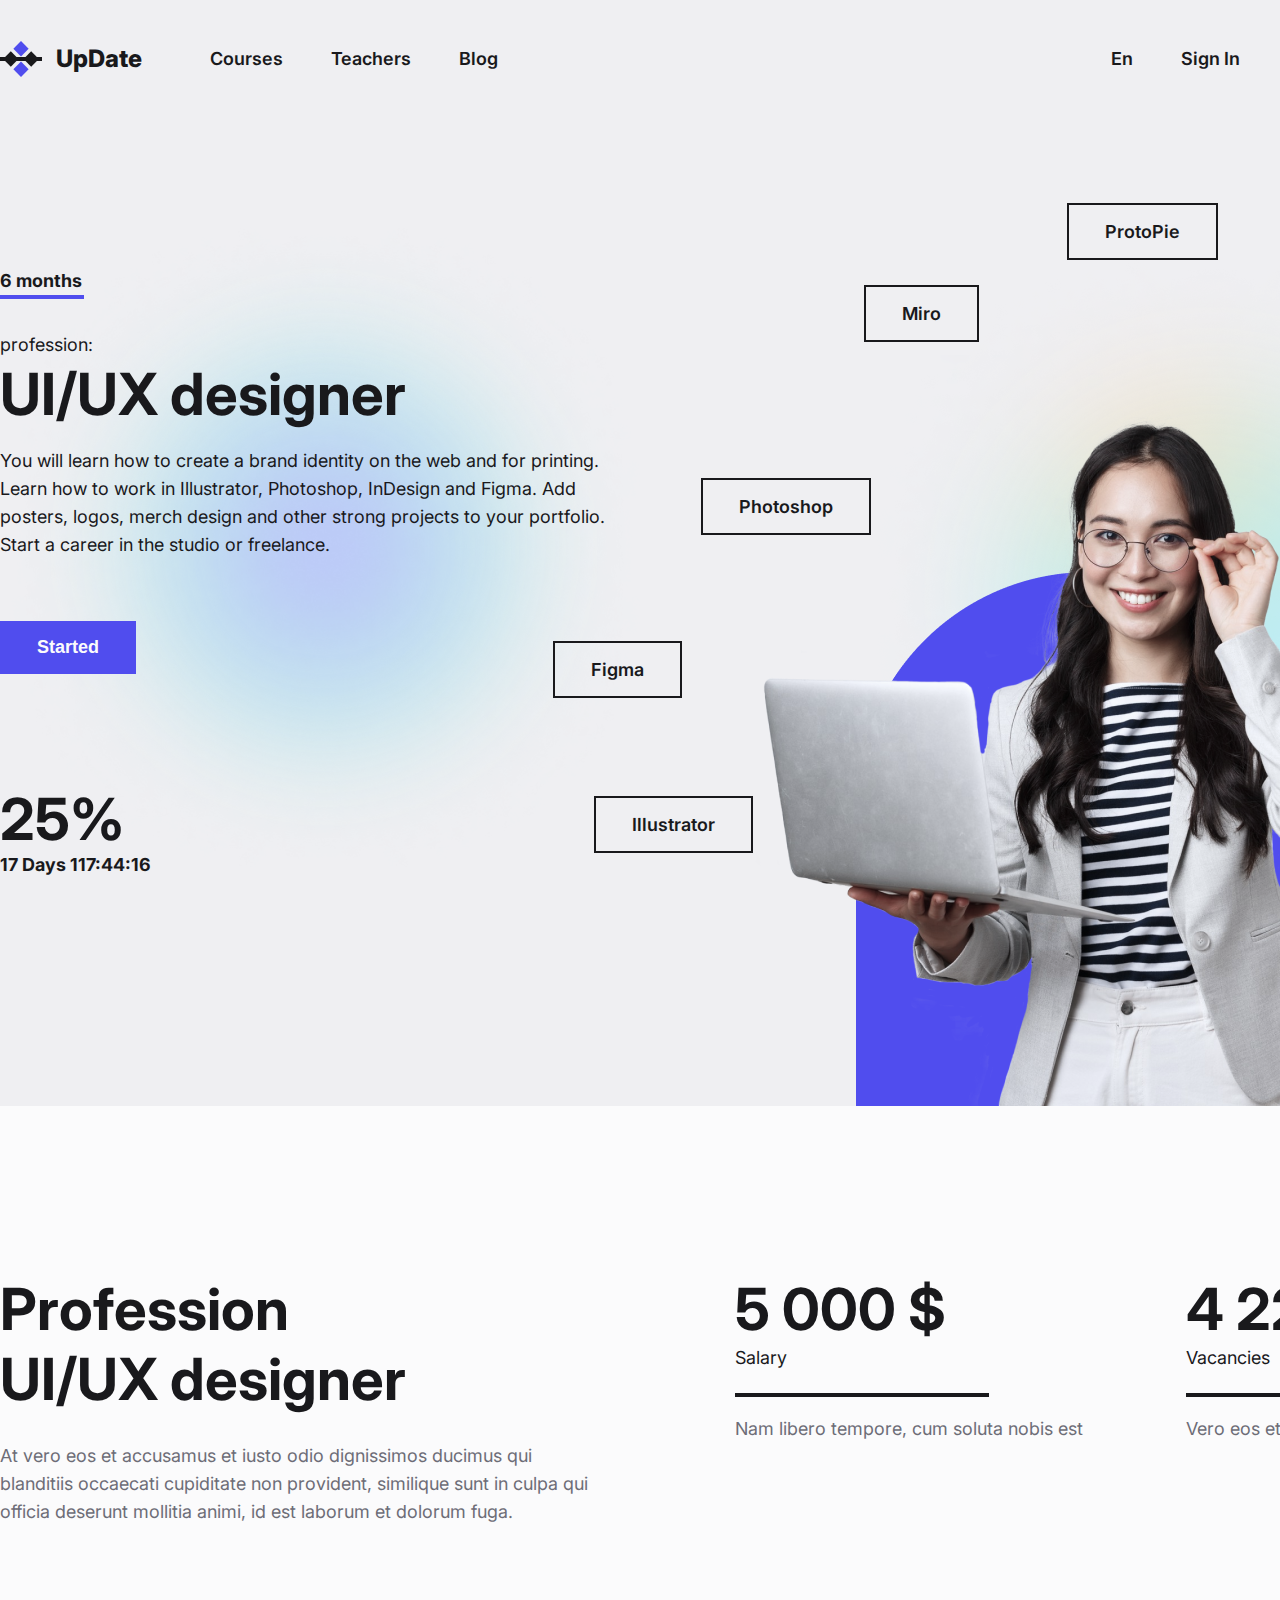
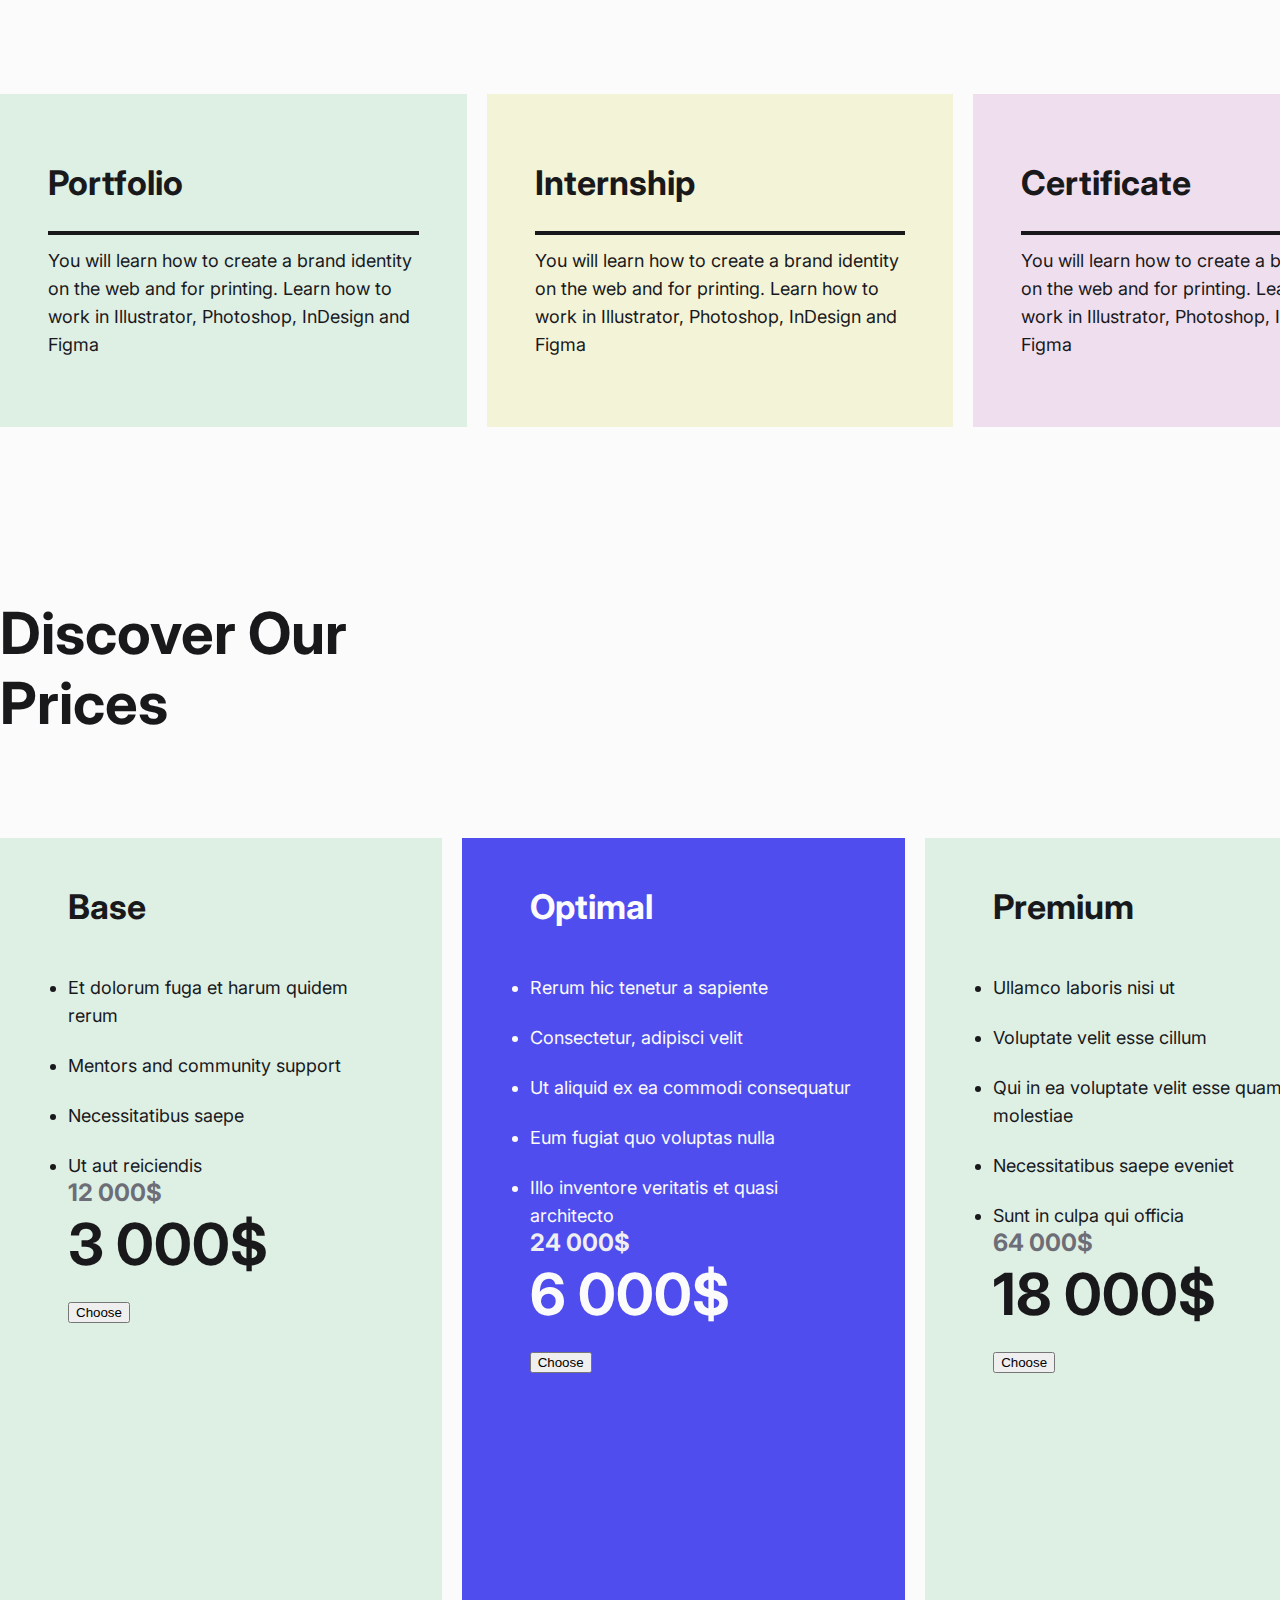
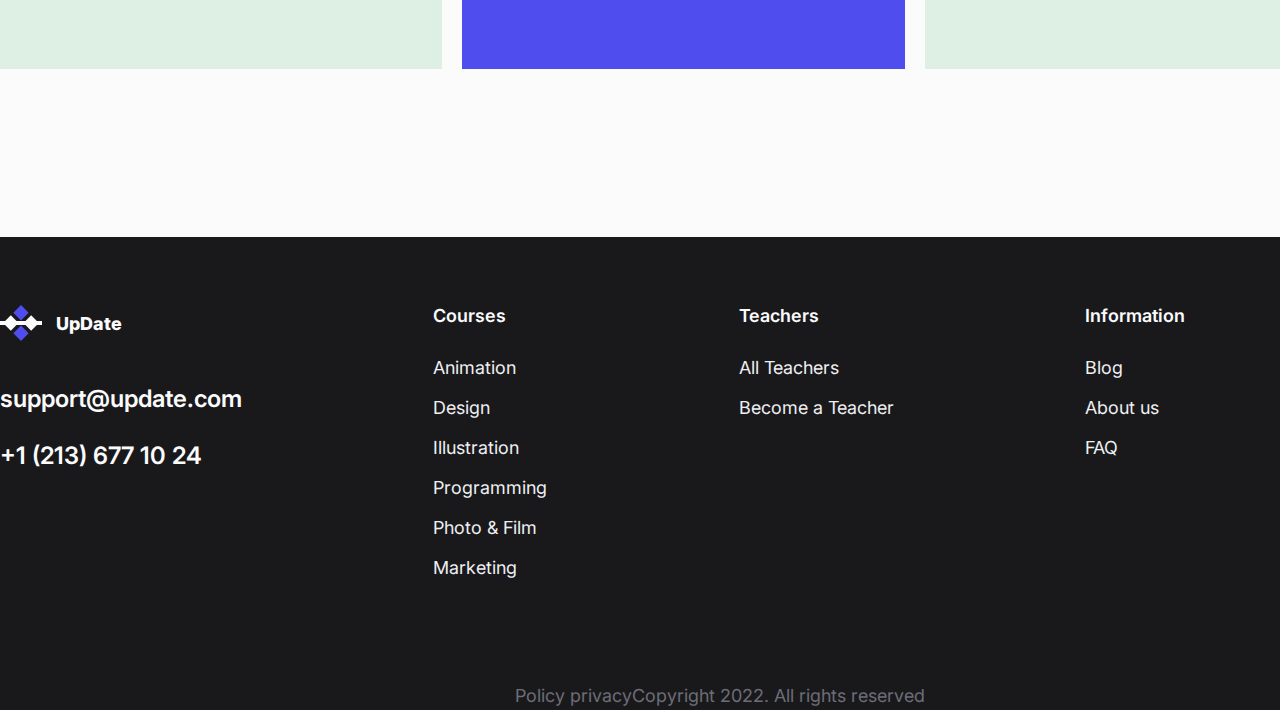
==== commit d6d8d375: "Updated css to courses page" ====
--- a/courses.html
+++ b/courses.html
@@ -179,7 +179,7 @@
                 Illo inventore veritatis et quasi architecto
               </li>
             </ul>
-            <p class="discover-prices__cards-price">24 000$</p>
+            <p class="discover-prices__cards-price accent">24 000$</p>
             <p class="discover-prices__cards-new-price">6 000$</p>
             <button class="discover-prices__button">Choose</button>
           </article>
--- a/style/all.css
+++ b/style/all.css
@@ -620,6 +620,7 @@
 
 .discover-prices__cards-item.accent {
   background: #504dee;
+  color: #fbfbfc;
 }
 
 .discover-prices__list {
@@ -627,3 +628,25 @@
   flex-direction: column;
   gap: 22px;
 }
+
+.discover-prices__cards-price {
+  color: #6d6d77;
+  font-size: 24px;
+  font-weight: 700;
+  line-height: 26px;
+  margin-bottom: 3px;
+}
+
+.discover-prices__cards-new-price {
+  font-size: 58px;
+  font-weight: 700;
+  line-height: normal;
+  margin-bottom: 18px;
+}
+
+.discover-prices__cards-price.accent {
+  color: #efeff2;
+}
+
+.discover-prices__button {
+}
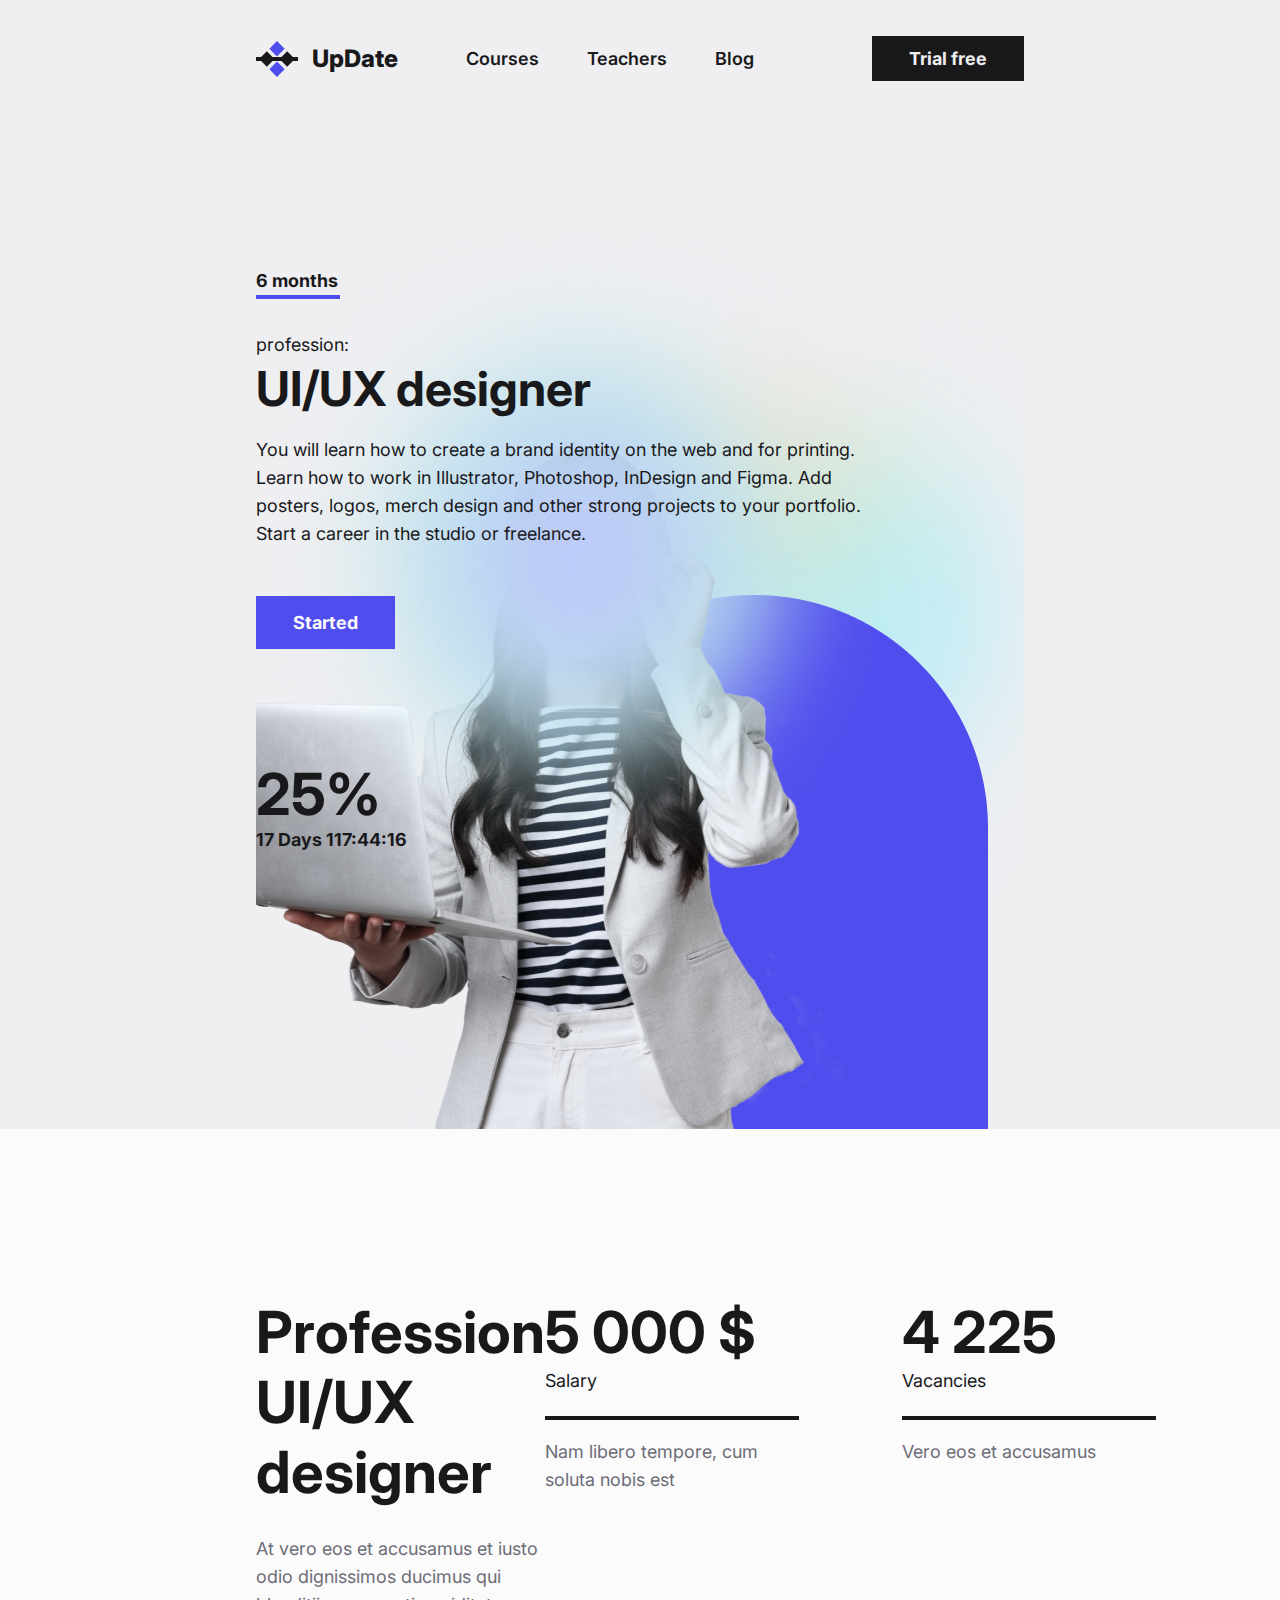
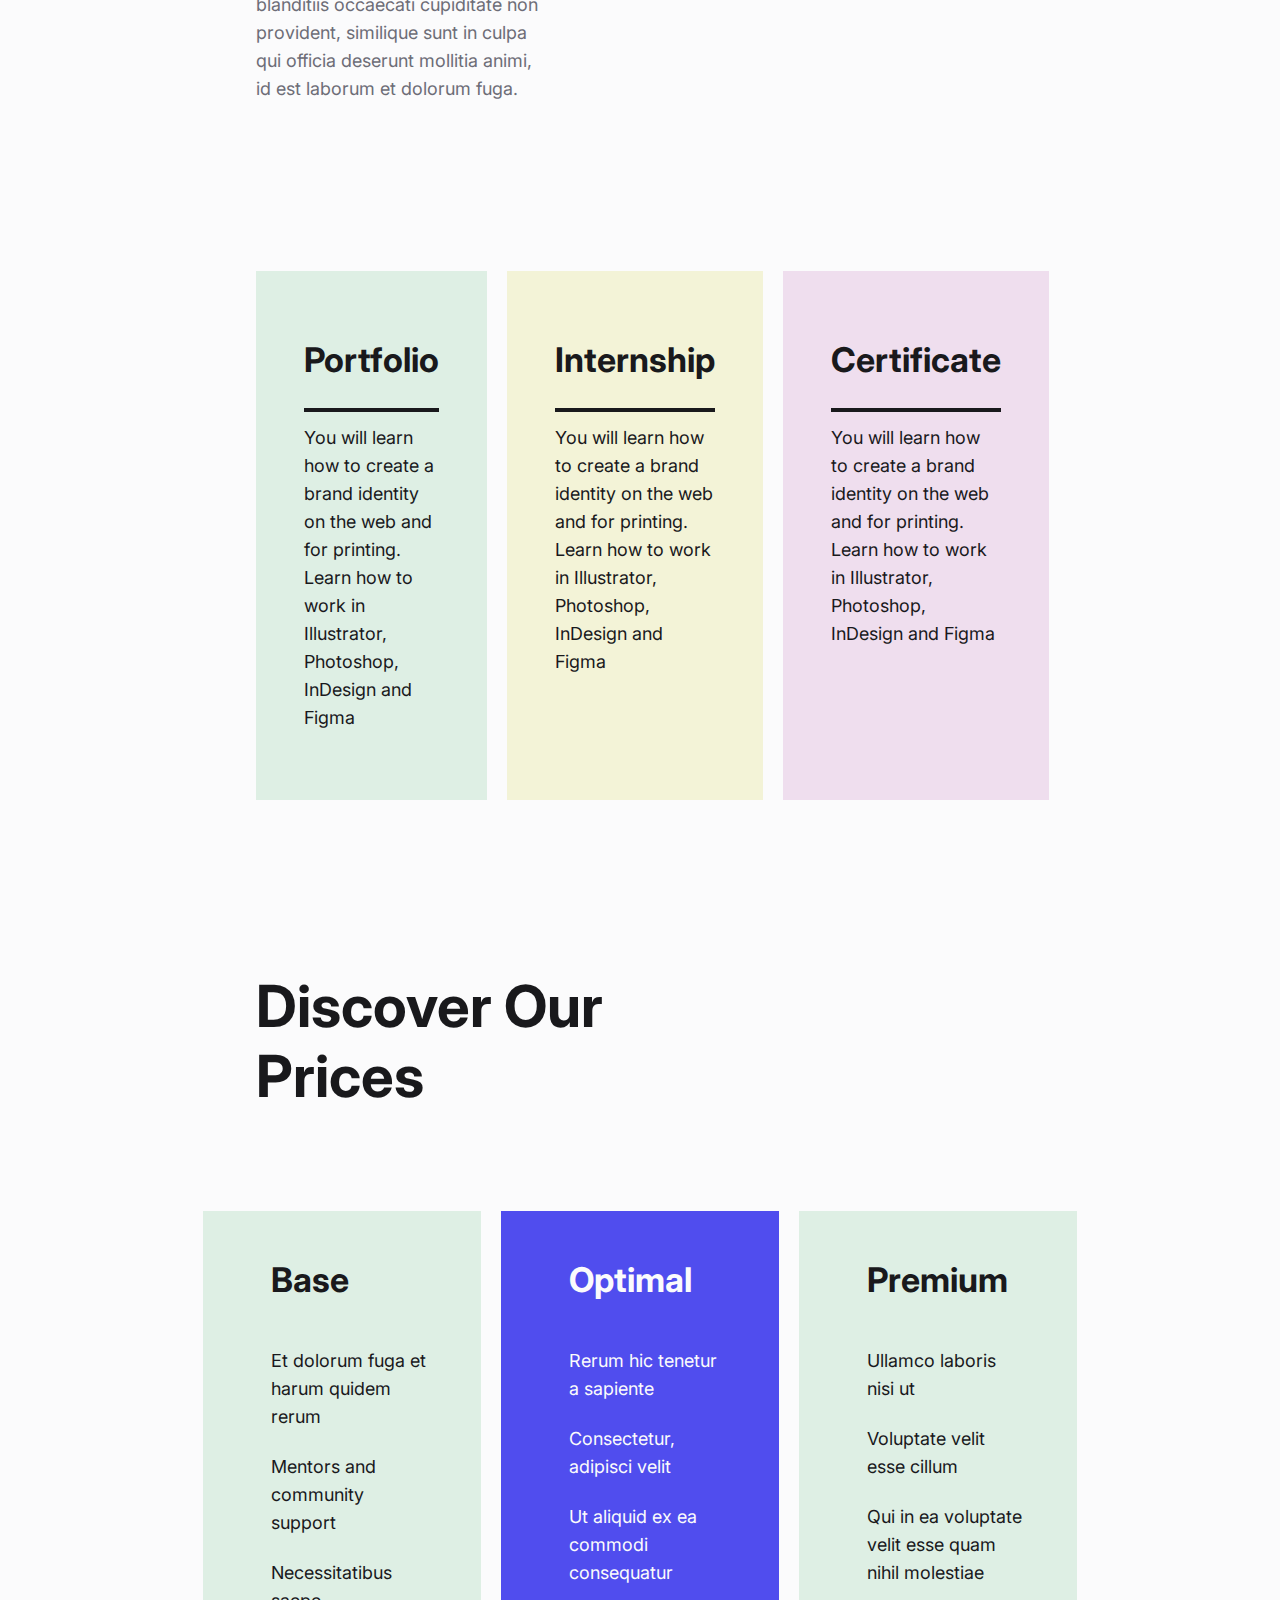
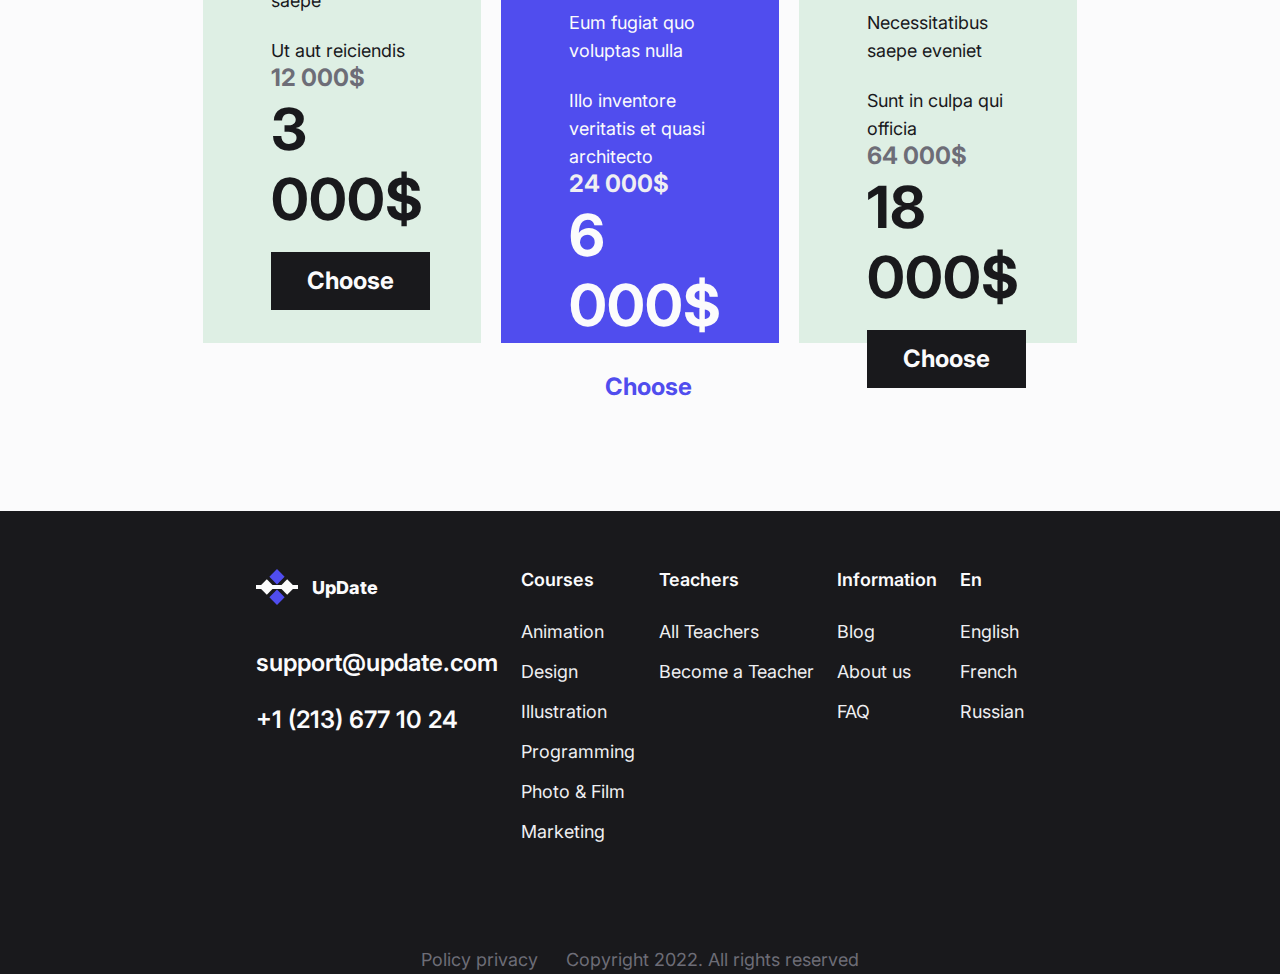
==== commit 96b0e97b: "Updated courses page styles" ====
--- a/courses.html
+++ b/courses.html
@@ -145,62 +145,76 @@
         </h2>
         <div class="discover-prices__cards">
           <article class="discover-prices__cards-item">
-            <h3 class="discover-prices__cards-title">Base</h3>
-            <ul class="discover-prices__list">
-              <li class="discover-prices__items">
-                Et dolorum fuga et harum quidem rerum
-              </li>
-              <li class="discover-prices__items">
-                Mentors and community support
-              </li>
-              <li class="discover-prices__items">Necessitatibus saepe</li>
-              <li class="discover-prices__items">Ut aut reiciendis</li>
-            </ul>
-            <p class="discover-prices__cards-price">12 000$</p>
-            <p class="discover-prices__cards-new-price">3 000$</p>
-            <button class="discover-prices__button">Choose</button>
+            <div>
+              <h3 class="discover-prices__cards-title">Base</h3>
+              <ul class="discover-prices__list">
+                <li class="discover-prices__items">
+                  Et dolorum fuga et harum quidem rerum
+                </li>
+                <li class="discover-prices__items">
+                  Mentors and community support
+                </li>
+                <li class="discover-prices__items">Necessitatibus saepe</li>
+                <li class="discover-prices__items">Ut aut reiciendis</li>
+              </ul>
+            </div>
+            <div>
+              <p class="discover-prices__cards-price">12 000$</p>
+              <p class="discover-prices__cards-new-price">3 000$</p>
+              <button class="discover-prices__button">Choose</button>
+            </div>
           </article>
           <article class="discover-prices__cards-item accent">
-            <h3 class="discover-prices__cards-title">Optimal</h3>
-            <ul class="discover-prices__list">
-              <li class="discover-prices__items">
-                Rerum hic tenetur a sapiente
-              </li>
-              <li class="discover-prices__items">
-                Consectetur, adipisci velit
-              </li>
-              <li class="discover-prices__items">
-                Ut aliquid ex ea commodi consequatur
-              </li>
-              <li class="discover-prices__items">
-                Eum fugiat quo voluptas nulla
-              </li>
-              <li class="discover-prices__items">
-                Illo inventore veritatis et quasi architecto
-              </li>
-            </ul>
-            <p class="discover-prices__cards-price accent">24 000$</p>
-            <p class="discover-prices__cards-new-price">6 000$</p>
-            <button class="discover-prices__button">Choose</button>
+            <div>
+              <h3 class="discover-prices__cards-title">Optimal</h3>
+              <ul class="discover-prices__list">
+                <li class="discover-prices__items">
+                  Rerum hic tenetur a sapiente
+                </li>
+                <li class="discover-prices__items">
+                  Consectetur, adipisci velit
+                </li>
+                <li class="discover-prices__items">
+                  Ut aliquid ex ea commodi consequatur
+                </li>
+                <li class="discover-prices__items">
+                  Eum fugiat quo voluptas nulla
+                </li>
+                <li class="discover-prices__items">
+                  Illo inventore veritatis et quasi architecto
+                </li>
+              </ul>
+            </div>
+            <div>
+              <p class="discover-prices__cards-price accent">24 000$</p>
+              <p class="discover-prices__cards-new-price">6 000$</p>
+              <button class="discover-prices__button accent">Choose</button>
+            </div>
           </article>
           <article class="discover-prices__cards-item">
-            <h3 class="discover-prices__cards-title">Premium</h3>
-            <ul class="discover-prices__list">
-              <li class="discover-prices__items">Ullamco laboris nisi ut</li>
-              <li class="discover-prices__items">
-                Voluptate velit esse cillum
-              </li>
-              <li class="discover-prices__items">
-                Qui in ea voluptate velit esse quam nihil molestiae
-              </li>
-              <li class="discover-prices__items">
-                Necessitatibus saepe eveniet
-              </li>
-              <li class="discover-prices__items">Sunt in culpa qui officia</li>
-            </ul>
-            <p class="discover-prices__cards-price">64 000$</p>
-            <p class="discover-prices__cards-new-price">18 000$</p>
-            <button class="discover-prices__button">Choose</button>
+            <div>
+              <h3 class="discover-prices__cards-title">Premium</h3>
+              <ul class="discover-prices__list">
+                <li class="discover-prices__items">Ullamco laboris nisi ut</li>
+                <li class="discover-prices__items">
+                  Voluptate velit esse cillum
+                </li>
+                <li class="discover-prices__items">
+                  Qui in ea voluptate velit esse quam nihil molestiae
+                </li>
+                <li class="discover-prices__items">
+                  Necessitatibus saepe eveniet
+                </li>
+                <li class="discover-prices__items">
+                  Sunt in culpa qui officia
+                </li>
+              </ul>
+            </div>
+            <div>
+              <p class="discover-prices__cards-price">64 000$</p>
+              <p class="discover-prices__cards-new-price">18 000$</p>
+              <button class="discover-prices__button">Choose</button>
+            </div>
           </article>
         </div>
       </section>
--- a/style/all.css
+++ b/style/all.css
@@ -1,26 +1,58 @@
-body {
-  background-color: #fbfbfc;
-  margin: 0;
-  color: #19191c;
-  font: 400 18px/28px Inter, sans-serif;
-}
-
 h1,
 h2,
 h3,
 h4,
 h5,
 h6,
-p,
-ol,
-ul,
-li {
+p {
   margin: 0;
   padding: 0;
 }
 
+html {
+  box-sizing: border-box;
+}
+
+*,
+*::before,
+*::after {
+  box-sizing: border-box;
+}
+
+ul,
+ol,
+li {
+  list-style: none;
+  padding: 0;
+  margin: 0;
+}
+
+img {
+  display: block;
+  max-width: 100%;
+  height: auto;
+}
+
+button {
+  cursor: pointer;
+  font-family: inherit;
+  font-size: inherit;
+  border: none;
+}
+
+a {
+  text-decoration: none;
+}
+
+body {
+  background-color: #fbfbfc;
+  margin: 0;
+  color: #19191c;
+  font: 400 18px/28px Inter, sans-serif;
+}
+
 .container {
-  width: 1440px;
+  width: 100%;
   margin: 0 auto;
 }
 
@@ -41,13 +73,7 @@
 }
 
 .nav__list {
-  display: flex;
-  list-style: none;
-  gap: 48px;
-  padding: 0;
-  font-size: 18px;
-  font-weight: 600;
-  line-height: normal;
+  display: none;
 }
 
 .link {
@@ -73,11 +99,7 @@
 }
 
 .header__link {
-  color: #19191c;
-  text-decoration: none;
-  font-size: 18px;
-  font-weight: 600;
-  line-height: normal;
+  display: none;
 }
 
 .header__btn {
@@ -90,21 +112,47 @@
   text-decoration: none;
 }
 
+@media screen and (min-width: 375px) {
+  .container {
+    width: 375px;
+  }
+}
+@media screen and (min-width: 768px) {
+  .container {
+    width: 768px;
+  }
+
+  .nav__list {
+    display: flex;
+    list-style: none;
+    gap: 48px;
+    padding: 0;
+    font-size: 18px;
+    font-weight: 600;
+    line-height: normal;
+  }
+}
+@media screen and (min-width: 1440px) {
+  .container {
+    width: 1440px;
+  }
+
+  .header__link {
+    display: flex;
+    color: #19191c;
+    text-decoration: none;
+    font-size: 18px;
+    font-weight: 600;
+    line-height: normal;
+  }
+}
+
 .offer {
   background-color: #efeff2;
 }
 
-.offer__contain {
-  display: flex;
-  justify-content: space-between;
-  padding: 137px 0 230px;
-  background: url(../img/confident-sassy-young-1.png) no-repeat 100% 100%,
-    url(../img/rectangle\ -1.png) no-repeat 88% 100%,
-    url(../img/ellipse-2.png) no-repeat 100% 50%;
-}
-
 .offer__holder {
-  width: 648px;
+  width: 100%;
   padding-top: 49px;
   background-image: url(../img/ellipse-1.png);
   background-repeat: no-repeat;
@@ -112,7 +160,7 @@
 }
 
 .offer__title {
-  font-size: 58px;
+  font-size: 38px;
   font-weight: 700;
   line-height: normal;
   margin-bottom: 18px;
@@ -121,7 +169,7 @@
 .offer__discription {
   font-size: 18px;
   line-height: 28px;
-  margin: 0 0 62px;
+  margin: 0 0 28px;
 }
 
 .offer-link {
@@ -154,13 +202,13 @@
   line-height: 22px;
   font-weight: 700;
   margin: 0;
+  padding-bottom: 48px;
 }
 
 .offer__list {
-  list-style: none;
-  flex-grow: 1;
-  position: relative;
-}
+  display: none;
+}
+
 .offer__item {
   border: 2px solid #19191c;
   padding: 16px 36px;
@@ -207,25 +255,75 @@
   right: 647px;
 }
 
+@media screen and (min-width: 375px) {
+  .offer__holder {
+    width: 375px;
+  }
+}
+@media screen and (min-width: 768px) {
+  .offer__holder {
+    width: 648px;
+  }
+
+  .offer__title {
+    font-size: 48px;
+  }
+
+  .offer__discription {
+    margin: 0 0 48px;
+  }
+}
+@media screen and (min-width: 1440px) {
+  .offer__contain {
+    display: flex;
+    justify-content: space-between;
+    padding: 137px 0 230px;
+    background: url(../img/confident-sassy-young-1.png) no-repeat 100% 100%,
+      url(../img/rectangle\ -1.png) no-repeat 88% 100%,
+      url(../img/ellipse-2.png) no-repeat 100% 50%;
+  }
+
+  .offer__holder {
+    width: 648px;
+  }
+
+  .offer__list {
+    display: block;
+    list-style: none;
+    flex-grow: 1;
+    position: relative;
+  }
+
+  .offer__title {
+    font-size: 58px;
+  }
+
+  .offer__discription {
+    margin: 0 0 62px;
+  }
+}
+
 .learn {
   background: #19191c;
-  padding: 168px 0 162px;
+  padding: 44px 0;
   color: #fbfbfc;
 }
 
 .learn__container {
   display: flex;
+  flex-wrap: wrap;
   justify-content: space-between;
   align-items: start;
 }
 
 .learn__text {
   width: 588px;
+  margin-bottom: 48px;
 }
 
 .learn__title {
   color: #fbfbfc;
-  font-size: 58px;
+  font-size: 38px;
   font-weight: 700;
   line-height: normal;
   margin-bottom: 28px;
@@ -244,7 +342,9 @@
 
 .learn__counters {
   display: flex;
-  gap: 86px;
+  flex-wrap: wrap;
+  column-gap: 86px;
+  row-gap: 24px;
 }
 
 .learn__counter {
@@ -267,34 +367,59 @@
   margin-bottom: 22px;
 }
 
+@media screen and (min-width: 768px) {
+  .learn {
+    padding: 88px 0;
+  }
+  .learn__title {
+    font-size: 48px;
+  }
+}
+@media screen and (min-width: 1440px) {
+  .learn {
+    padding: 168px 0 162px;
+  }
+
+  .learn__text {
+    margin-bottom: 0;
+  }
+
+  .learn__title {
+    font-size: 58px;
+  }
+}
+
 .discover {
-  padding: 165px 0 168px;
+  padding: 44px 0;
 }
 
 .discover__title {
   color: #19191c;
-  font-size: 58px;
-  font-weight: 700;
-  line-height: normal;
-  width: 594px;
-  margin-bottom: 45px;
+  font-size: 38px;
+  font-weight: 700;
+  line-height: normal;
+  margin-bottom: 25px;
 }
 
 .discover__wrapper {
   display: flex;
   justify-content: space-between;
   align-items: center;
-  margin-bottom: 45px;
+  flex-wrap: wrap;
+  margin-bottom: 25px;
 }
 
 .discover__list {
   display: flex;
+  flex-wrap: wrap;
   list-style: none;
-  gap: 48px;
+  column-gap: 48px;
+  row-gap: 12px;
 }
 
 .discover__button {
   border: none;
+  background-color: transparent;
   color: #19191c;
   font-size: 18px;
   font-weight: 400;
@@ -314,7 +439,9 @@
 
 .discover__cards {
   display: flex;
-  justify-content: space-between;
+  flex-wrap: wrap;
+  justify-content: center;
+  row-gap: 12px;
 }
 
 .discover__cards-item img {
@@ -336,24 +463,57 @@
   line-height: 28px;
 }
 
+@media screen and (min-width: 768px) {
+  .discover__title {
+    font-size: 48px;
+    margin-bottom: 35px;
+  }
+
+  .discover {
+    padding: 88px 0;
+  }
+
+  .discover__wrapper {
+    margin-bottom: 35px;
+  }
+
+  .discover__cards {
+    display: flex;
+    flex-wrap: wrap;
+    justify-content: space-between;
+    row-gap: 12px;
+  }
+}
+@media screen and (min-width: 1440px) {
+  .discover__title {
+    font-size: 58px;
+    margin-bottom: 45px;
+  }
+
+  .discover {
+    padding: 165px 0 168px;
+  }
+
+  .discover__wrapper {
+    margin-bottom: 45px;
+  }
+}
+
 .find-program {
   background: #deefe4;
 }
 
 .find-program__container {
-  padding: 168px 0;
-  display: flex;
-}
-
-.find-program__text {
-  width: 50%;
+  padding: 44px 0;
+  display: flex;
+  flex-wrap: wrap;
+  justify-content: space-between;
 }
 
 .find-program__title {
-  font-size: 58px;
-  font-weight: 700;
-  line-height: normal;
-  width: 801px;
+  font-size: 38px;
+  font-weight: 700;
+  line-height: normal;
   margin-bottom: 28px;
 }
 
@@ -362,10 +522,11 @@
   font-size: 18px;
   font-weight: 400;
   line-height: 28px;
+  margin-bottom: 28px;
 }
 
 .find-program__form {
-  width: 50%;
+  width: 100%;
   display: flex;
   gap: 48px;
   flex-direction: column;
@@ -395,8 +556,31 @@
   width: 150px;
 }
 
+@media screen and (min-width: 768px) {
+  .find-program__container {
+    padding: 88px 0;
+  }
+
+  .find-program__form {
+    width: 50%;
+  }
+}
+@media screen and (min-width: 1440px) {
+  .find-program__container {
+    padding: 168px 0;
+  }
+
+  .find-program__text {
+    width: 50%;
+  }
+
+  .find-program__title {
+    font-size: 58px;
+  }
+}
+
 .footer {
-  padding: 68px 0 0;
+  padding: 48px 0 0;
   background: #19191c;
 }
 
@@ -408,7 +592,9 @@
 
 .footer__wraper {
   display: flex;
-  justify-content: space-between;
+  flex-wrap: wrap;
+  gap: 48px;
+  justify-content: flex-start;
 }
 
 .sitemap {
@@ -474,6 +660,23 @@
 .copyright a {
   color: #6d6d77;
   text-decoration: none;
+  margin-right: 28px;
+}
+
+@media screen and (min-width: 768px) {
+  .footer {
+    padding: 58px 0 0;
+  }
+
+  .footer__wraper {
+    gap: 0;
+    justify-content: space-between;
+  }
+}
+@media screen and (min-width: 1440px) {
+  .footer {
+    padding: 68px 0 0;
+  }
 }
 
 /* couses page */
@@ -609,6 +812,9 @@
   padding: 48px 51px 51px 68px;
   background: #deefe4;
   height: 732px;
+  display: flex;
+  flex-direction: column;
+  justify-content: space-between;
 }
 
 .discover-prices__cards-title {
@@ -649,4 +855,15 @@
 }
 
 .discover-prices__button {
-}
+  background: #19191c;
+  color: #fbfbfc;
+  font-size: 24px;
+  font-weight: 700;
+  line-height: 26px;
+  padding: 16px 36px;
+}
+
+.discover-prices__button.accent {
+  background: #fbfbfc;
+  color: #504dee;
+}
